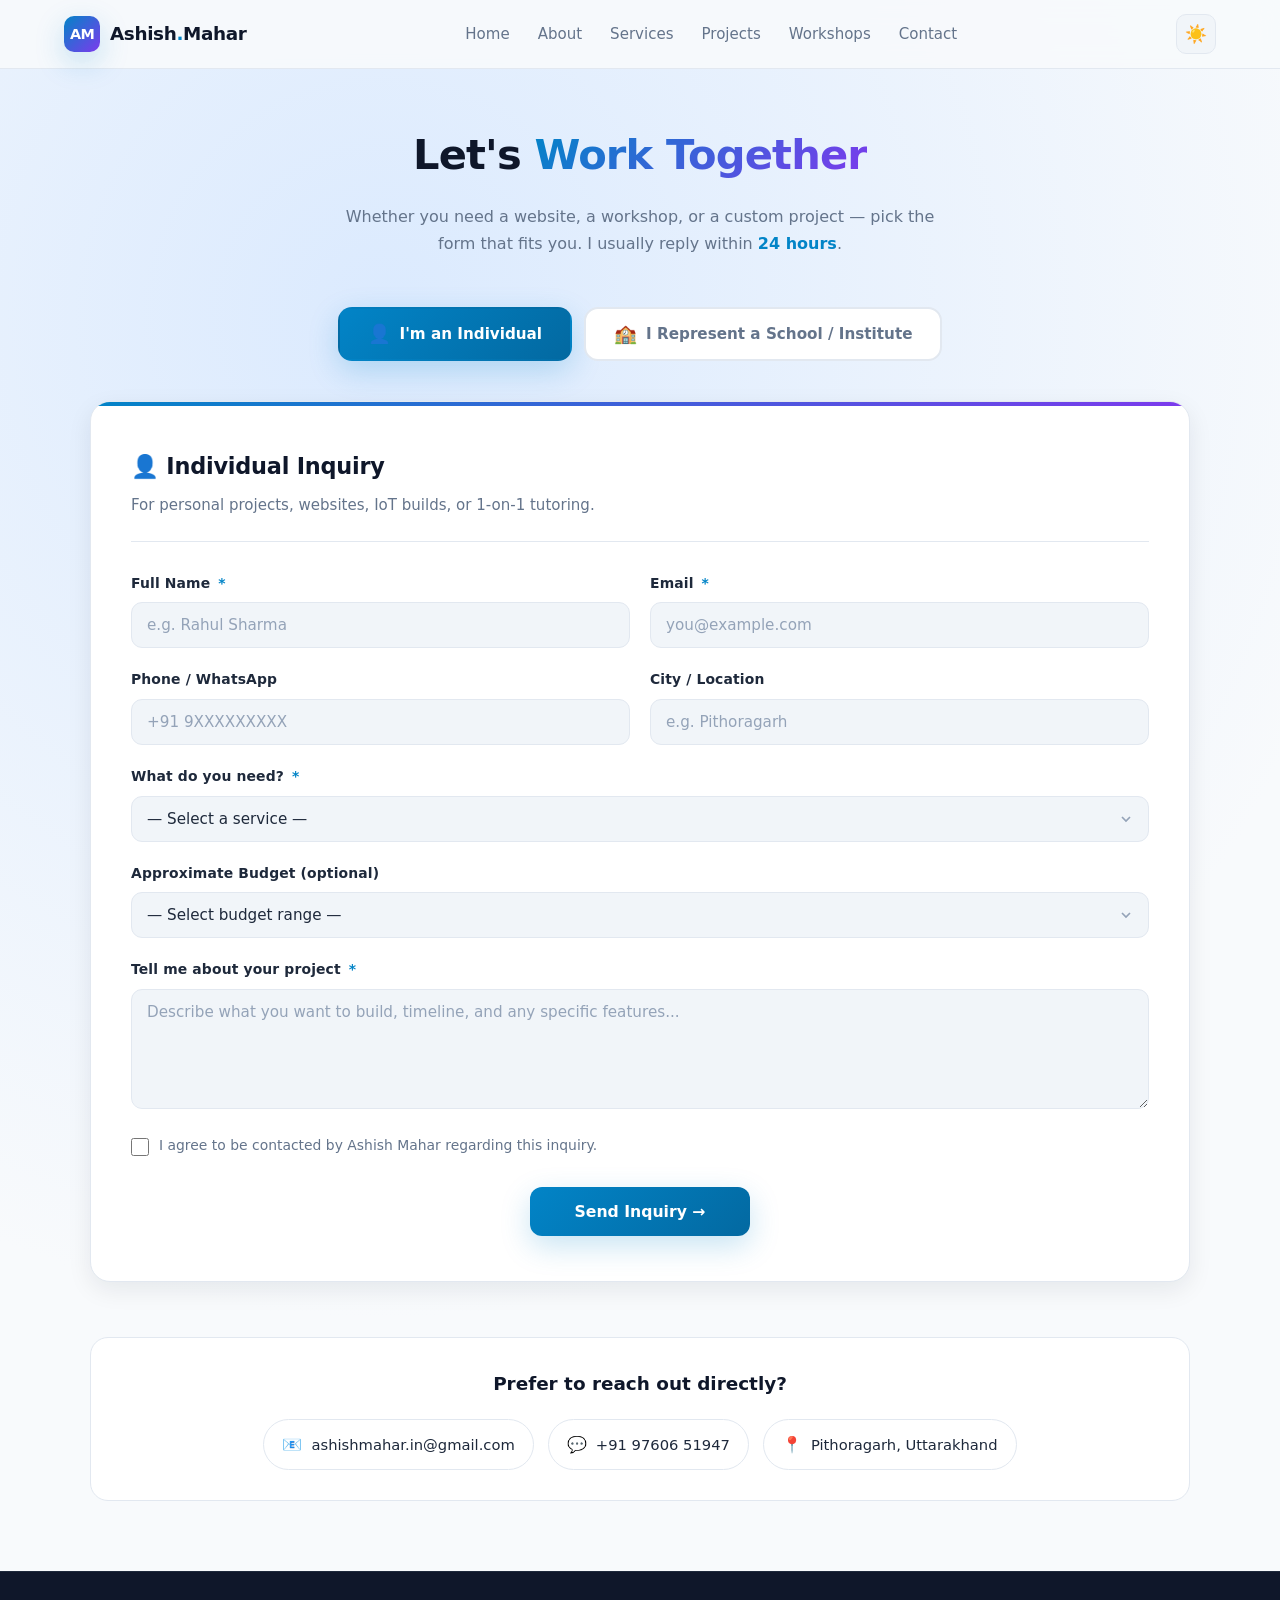
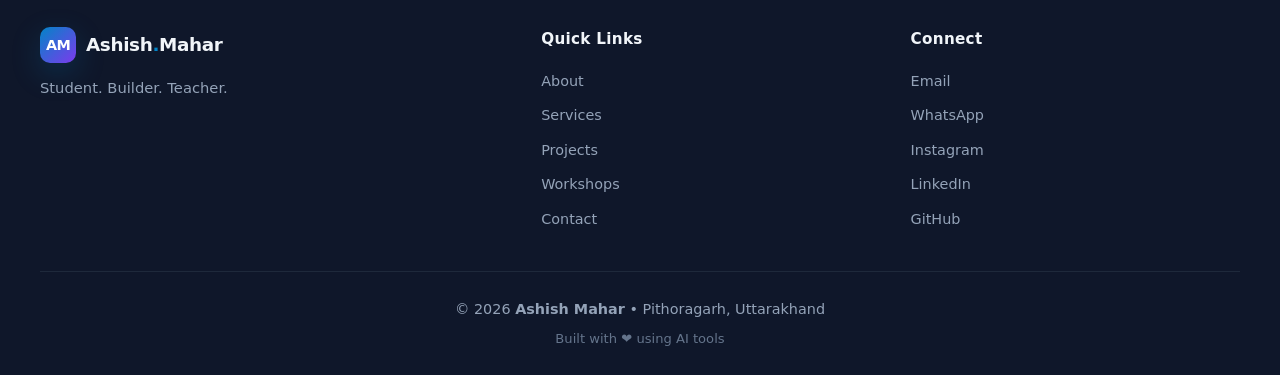
==== form.html @ cee3845d "Add files via upload" ====
<!DOCTYPE html>
<html lang="en">
<head>
  <meta charset="UTF-8" />
  <meta name="viewport" content="width=device-width, initial-scale=1.0"/>
  <meta name="description" content="Contact Ashish Mahar — for AI website development, robotics workshops, IoT projects, or cyber security awareness training."/>
  <title>Contact | Ashish Mahar</title>
  <link rel="stylesheet" href="style.css"/>
  <link rel="icon" href="data:image/svg+xml,<svg xmlns='http://www.w3.org/2000/svg' viewBox='0 0 100 100'><text y='.9em' font-size='90'>⚡</text></svg>"/>

  <!-- Auto theme (same as index) -->
  <script>
    (function() {
      const saved = localStorage.getItem('ashish-portfolio-theme');
      const prefersLight = window.matchMedia('(prefers-color-scheme: light)').matches;
      const theme = saved || (prefersLight ? 'light' : 'dark');
      document.documentElement.setAttribute('data-theme', theme);
    })();
  </script>

  <!-- Form-specific styles
  <style>
    .form-page {
      padding: 120px 24px 70px;
      min-height: 100vh;
      background: var(--hero-bg);
      transition: background 0.4s ease;
    }

    .form-page-container {
      max-width: 1100px;
      margin: 0 auto;
    }

    .page-title {
      text-align: center;
      font-size: clamp(1.9rem, 4.5vw, 2.6rem);
      font-weight: 800;
      color: var(--heading);
      letter-spacing: -0.02em;
      margin-bottom: 12px;
    }

    .page-title span {
      background: var(--gradient);
      -webkit-background-clip: text;
      -webkit-text-fill-color: transparent;
      background-clip: text;
    }

    .page-sub {
      text-align: center;
      color: var(--text-muted);
      max-width: 620px;
      margin: 0 auto 50px;
      font-size: 1rem;
    }

    /* Tabs */
    .form-tabs {
      display: flex;
      gap: 12px;
      justify-content: center;
      margin-bottom: 40px;
      flex-wrap: wrap;
    }

    .form-tab {
      background: var(--bg-card);
      border: 2px solid var(--border);
      color: var(--text-muted);
      padding: 14px 28px;
      border-radius: 14px;
      font-size: 0.95rem;
      font-weight: 600;
      cursor: pointer;
      font-family: inherit;
      transition: 0.3s;
      display: inline-flex;
      align-items: center;
      gap: 9px;
    }

    .form-tab:hover {
      border-color: var(--accent);
      color: var(--accent);
      transform: translateY(-2px);
    }

    .form-tab.active {
      background: var(--gradient-btn);
      color: #fff;
      border-color: transparent;
      box-shadow: var(--shadow-glow);
    }

    .form-tab .tab-icon { font-size: 1.15rem; }

    /* Form wrapper */
    .form-wrapper {
      background: var(--bg-card);
      border: 1px solid var(--border);
      border-radius: 20px;
      padding: 45px 40px;
      box-shadow: var(--shadow-card);
      position: relative;
      overflow: hidden;
    }

    .form-wrapper::before {
      content: '';
      position: absolute;
      top: 0; left: 0; right: 0;
      height: 4px;
      background: var(--gradient);
    }

    .form-head {
      margin-bottom: 30px;
      padding-bottom: 22px;
      border-bottom: 1px solid var(--border);
    }

    .form-head h2 {
      color: var(--heading);
      font-size: 1.4rem;
      font-weight: 700;
      letter-spacing: -0.01em;
      margin-bottom: 8px;
    }

    .form-head p {
      color: var(--text-muted);
      font-size: 0.94rem;
    }

    .form-section { display: none; }
    .form-section.active {
      display: block;
      animation: fadeIn 0.4s ease;
    }

    @keyframes fadeIn {
      from { opacity: 0; transform: translateY(10px); }
      to { opacity: 1; transform: translateY(0); }
    }

    /* Grid layout for form fields */
    .form-grid {
      display: grid;
      grid-template-columns: 1fr 1fr;
      gap: 20px;
    }

    .form-grid .full { grid-column: 1 / -1; }

    .form-group {
      display: flex;
      flex-direction: column;
      gap: 7px;
    }

    .form-group label {
      font-size: 0.87rem;
      font-weight: 600;
      color: var(--text);
      letter-spacing: 0.01em;
    }

    .form-group label .req {
      color: var(--accent);
      margin-left: 3px;
    }

    .form-group input,
    .form-group select,
    .form-group textarea {
      background: var(--bg-elevated);
      border: 1px solid var(--border);
      color: var(--text);
      padding: 13px 15px;
      border-radius: 11px;
      font-family: inherit;
      font-size: 0.95rem;
      transition: 0.25s;
      width: 100%;
    }

    .form-group input::placeholder,
    .form-group textarea::placeholder {
      color: var(--text-dim);
    }

    .form-group input:focus,
    .form-group select:focus,
    .form-group textarea:focus {
      outline: none;
      border-color: var(--accent);
      background: var(--bg-card);
      box-shadow: 0 0 0 4px var(--accent-glow);
    }

    .form-group textarea {
      resize: vertical;
      min-height: 120px;
      font-family: inherit;
    }

    .form-group select {
      cursor: pointer;
      appearance: none;
      background-image: url("data:image/svg+xml,%3Csvg xmlns='http://www.w3.org/2000/svg' viewBox='0 0 24 24' fill='none' stroke='%2394a3b8' stroke-width='2.5'%3E%3Cpath d='m6 9 6 6 6-6'/%3E%3C/svg%3E");
      background-repeat: no-repeat;
      background-position: right 14px center;
      background-size: 16px;
      padding-right: 42px;
    }

    .form-group select option {
      background: var(--bg-card);
      color: var(--text);
    }

    /* Checkbox row */
    .checkbox-row {
      display: flex;
      align-items: flex-start;
      gap: 10px;
      grid-column: 1 / -1;
      margin-top: 6px;
    }

    .checkbox-row input[type="checkbox"] {
      width: 18px;
      height: 18px;
      margin-top: 3px;
      accent-color: var(--accent);
      cursor: pointer;
      flex-shrink: 0;
    }

    .checkbox-row label {
      font-size: 0.87rem;
      color: var(--text-muted);
      font-weight: 400;
      cursor: pointer;
      line-height: 1.55;
    }

    .submit-row {
      margin-top: 30px;
      display: flex;
      justify-content: center;
    }

    .submit-row .btn {
      min-width: 220px;
      padding: 15px 34px;
      font-size: 0.98rem;
    }

    /* Success / info message */
    .form-note {
      margin-top: 26px;
      padding: 16px 20px;
      border-radius: 12px;
      background: var(--accent-glow);
      border: 1px solid var(--accent);
      color: var(--text);
      font-size: 0.9rem;
      text-align: center;
    }
    .form-note strong { color: var(--accent); }

    /* Quick contact strip below forms */
    .quick-contact-strip {
      margin-top: 55px;
      padding: 30px 24px;
      background: var(--bg-card);
      border: 1px solid var(--border);
      border-radius: 18px;
      text-align: center;
    }

    .quick-contact-strip h3 {
      color: var(--heading);
      margin-bottom: 20px;
      font-size: 1.15rem;
      font-weight: 700;
    }

    .quick-contact-strip .quick-contact {
      margin-top: 0;
    }

    /* Responsive */
    @media (max-width: 700px) {
      .form-page { padding: 100px 18px 50px; }
      .form-wrapper { padding: 32px 22px; }
      .form-grid { grid-template-columns: 1fr; gap: 16px; }
      .form-tab { padding: 12px 20px; font-size: 0.88rem; }
      .form-tab .tab-icon { font-size: 1rem; }
      .submit-row .btn { width: 100%; }
    }
  </style> -->
</head>
<body>

<!-- ═══════════════ NAVBAR ═══════════════ -->
<nav class="navbar">
  <div class="nav-container">
    <a href="index.html" class="logo">
      <span class="logo-mark">AM</span>
      <span class="logo-text">Ashish<span class="dot">.</span>Mahar</span>
    </a>

    <ul class="nav-links" id="navLinks">
      <li><a href="index.html#home">Home</a></li>
      <li><a href="index.html#about">About</a></li>
      <li><a href="index.html#services">Services</a></li>
      <li><a href="index.html#projects">Projects</a></li>
      <li><a href="index.html#workshops">Workshops</a></li>
      <li><a href="form.html" class="active-link">Contact</a></li>
    </ul>

    <div class="nav-actions">
      <button class="theme-toggle" id="themeToggle" aria-label="Toggle theme">
        <span class="icon-sun">☀️</span>
        <span class="icon-moon">🌙</span>
      </button>
      <div class="hamburger" id="hamburger">
        <span></span><span></span><span></span>
      </div>
    </div>
  </div>
</nav>

<!-- ═══════════════ FORM PAGE ═══════════════ -->
<main class="form-page">
  <div class="form-page-container">

    <h1 class="page-title">Let's <span>Work Together</span></h1>
    <p class="page-sub">
      Whether you need a website, a workshop, or a custom project — pick the form that fits you.
      I usually reply within <strong style="color:var(--accent)">24 hours</strong>.
    </p>

    <!-- Tabs -->
    <div class="form-tabs">
      <button class="form-tab active" data-target="individual">
        <span class="tab-icon">👤</span>
        I'm an Individual
      </button>
      <button class="form-tab" data-target="school">
        <span class="tab-icon">🏫</span>
        I Represent a School / Institute
      </button>
    </div>

    <!-- ════ FORM WRAPPER ════ -->
    <div class="form-wrapper">

      <!-- ═══════════════════════════════════════════
           FORM 1 — INDIVIDUAL CLIENT
           Netlify form name: "individual"
           ═══════════════════════════════════════════ -->
      <section class="form-section active" id="individual">

        <div class="form-head">
          <h2>👤 Individual Inquiry</h2>
          <p>For personal projects, websites, IoT builds, or 1-on-1 tutoring.</p>
        </div>

        <form
          name="individual"
          method="POST"
          data-netlify="true"
          netlify-honeypot="bot-field"
          action="/form.html?success=individual"
        >
          <!-- Required by Netlify -->
          <input type="hidden" name="form-name" value="individual"/>
          <p style="display:none">
            <label>Don't fill this out: <input name="bot-field"/></label>
          </p>

          <div class="form-grid">
            <div class="form-group">
              <label for="ind-name">Full Name <span class="req">*</span></label>
              <input type="text" id="ind-name" name="name" placeholder="e.g. Rahul Sharma" required/>
            </div>

            <div class="form-group">
              <label for="ind-email">Email <span class="req">*</span></label>
              <input type="email" id="ind-email" name="email" placeholder="you@example.com" required/>
            </div>

            <div class="form-group">
              <label for="ind-phone">Phone / WhatsApp</label>
              <input type="tel" id="ind-phone" name="phone" placeholder="+91 9XXXXXXXXX"/>
            </div>

            <div class="form-group">
              <label for="ind-city">City / Location</label>
              <input type="text" id="ind-city" name="city" placeholder="e.g. Pithoragarh"/>
            </div>

            <div class="form-group full">
              <label for="ind-service">What do you need? <span class="req">*</span></label>
              <select id="ind-service" name="service" required>
                <option value="">— Select a service —</option>
                <option>AI Website Development</option>
                <option>IoT Project (Arduino / NodeMCU)</option>
                <option>Python Automation / Bot</option>
                <option>Cyber Security Consultation</option>
                <option>1-on-1 Tutoring</option>
                <option>Other (mention below)</option>
              </select>
            </div>

            <div class="form-group full">
              <label for="ind-budget">Approximate Budget (optional)</label>
              <select id="ind-budget" name="budget">
                <option value="">— Select budget range —</option>
                <option>Below ₹2,000</option>
                <option>₹2,000 – ₹5,000</option>
                <option>₹5,000 – ₹15,000</option>
                <option>₹15,000 – ₹50,000</option>
                <option>Above ₹50,000</option>
                <option>Not sure — need guidance</option>
              </select>
            </div>

            <div class="form-group full">
              <label for="ind-message">Tell me about your project <span class="req">*</span></label>
              <textarea
                id="ind-message"
                name="message"
                placeholder="Describe what you want to build, timeline, and any specific features..."
                required
              ></textarea>
            </div>

            <div class="checkbox-row">
              <input type="checkbox" id="ind-consent" name="consent" required/>
              <label for="ind-consent">
                I agree to be contacted by Ashish Mahar regarding this inquiry.
              </label>
            </div>
          </div>

          <div class="submit-row">
            <button type="submit" class="btn primary">Send Inquiry →</button>
          </div>
        </form>
      </section>

      <!-- ═══════════════════════════════════════════
           FORM 2 — SCHOOL / INSTITUTE
           Netlify form name: "school"
           ═══════════════════════════════════════════ -->
      <section class="form-section" id="school">

        <div class="form-head">
          <h2>🏫 School / Institute Inquiry</h2>
          <p>For booking robotics, cyber security, or AI workshops at your school.</p>
        </div>

        <form
          name="school"
          method="POST"
          data-netlify="true"
          netlify-honeypot="bot-field"
          action="/form.html?success=school"
        >
          <input type="hidden" name="form-name" value="school"/>
          <p style="display:none">
            <label>Don't fill this out: <input name="bot-field"/></label>
          </p>

          <div class="form-grid">
            <div class="form-group">
              <label for="sch-name">Your Full Name <span class="req">*</span></label>
              <input type="text" id="sch-name" name="contact_person" placeholder="e.g. Mrs. Sharma" required/>
            </div>

            <div class="form-group">
              <label for="sch-role">Your Role <span class="req">*</span></label>
              <select id="sch-role" name="role" required>
                <option value="">— Select —</option>
                <option>Principal</option>
                <option>Vice Principal</option>
                <option>Teacher</option>
                <option>Coordinator</option>
                <option>Trustee / Management</option>
                <option>Other</option>
              </select>
            </div>

            <div class="form-group full">
              <label for="sch-school">School / Institute Name <span class="req">*</span></label>
              <input type="text" id="sch-school" name="school_name" placeholder="e.g. Himalaya Public School" required/>
            </div>

            <div class="form-group">
              <label for="sch-email">Official Email <span class="req">*</span></label>
              <input type="email" id="sch-email" name="email" placeholder="school@example.com" required/>
            </div>

            <div class="form-group">
              <label for="sch-phone">Phone / WhatsApp <span class="req">*</span></label>
              <input type="tel" id="sch-phone" name="phone" placeholder="+91 9XXXXXXXXX" required/>
            </div>

            <div class="form-group full">
              <label for="sch-address">School Address / City <span class="req">*</span></label>
              <input type="text" id="sch-address" name="address" placeholder="e.g. Pithoragarh, Uttarakhand" required/>
            </div>

            <div class="form-group">
              <label for="sch-topic">Workshop Topic <span class="req">*</span></label>
              <select id="sch-topic" name="topic" required>
                <option value="">— Select a topic —</option>
                <option>Robotics with Arduino</option>
                <option>IoT & Smart Devices (NodeMCU)</option>
                <option>Cyber Safety & Phishing Awareness</option>
                <option>Python Programming Basics</option>
                <option>AI Tools for Students</option>
                <option>Multiple / Full STEM Workshop</option>
                <option>Other (mention below)</option>
              </select>
            </div>

            <div class="form-group">
              <label for="sch-students">Number of Students <span class="req">*</span></label>
              <input type="number" id="sch-students" name="students" placeholder="e.g. 60" min="1" required/>
            </div>

            <div class="form-group">
              <label for="sch-class">Class / Grade Range</label>
              <input type="text" id="sch-class" name="class_range" placeholder="e.g. Class 8–10"/>
            </div>

            <div class="form-group">
              <label for="sch-date">Preferred Date</label>
              <input type="date" id="sch-date" name="preferred_date"/>
            </div>

            <div class="form-group full">
              <label for="sch-message">Additional Details</label>
              <textarea
                id="sch-message"
                name="message"
                placeholder="Duration needed, budget, special requirements, etc."
              ></textarea>
            </div>

            <div class="checkbox-row">
              <input type="checkbox" id="sch-consent" name="consent" required/>
              <label for="sch-consent">
                I confirm I'm authorized to book a workshop on behalf of this school/institute.
              </label>
            </div>
          </div>

          <div class="submit-row">
            <button type="submit" class="btn primary">Book Workshop →</button>
          </div>
        </form>
      </section>

    </div><!-- /form-wrapper -->

    <!-- Quick contact strip -->
    <div class="quick-contact-strip">
      <h3>Prefer to reach out directly?</h3>
      <div class="quick-contact">
        <a href="mailto:ashishmahar.in@gmail.com" class="quick-item">
          <span>📧</span> ashishmahar.in@gmail.com
        </a>
        <a href="https://wa.me/919760651947" class="quick-item" target="_blank">
          <span>💬</span> +91 97606 51947
        </a>
        <span class="quick-item">
          <span>📍</span> Pithoragarh, Uttarakhand
        </span>
      </div>
    </div>

  </div>
</main>

<!-- ═══════════════ FOOTER ═══════════════ -->
<footer>
  <div class="footer-content">
    <div class="footer-brand">
      <div class="logo">
        <span class="logo-mark">AM</span>
        <span class="logo-text">Ashish<span class="dot">.</span>Mahar</span>
      </div>
      <p>Student. Builder. Teacher.</p>
    </div>

    <div class="footer-links">
      <h4>Quick Links</h4>
      <a href="index.html#about">About</a>
      <a href="index.html#services">Services</a>
      <a href="index.html#projects">Projects</a>
      <a href="index.html#workshops">Workshops</a>
      <a href="form.html">Contact</a>
    </div>

    <div class="footer-links">
      <h4>Connect</h4>
      <a href="mailto:ashishmahar.in@gmail.com">Email</a>
      <a href="https://wa.me/919760651947" target="_blank">WhatsApp</a>
      <a href="https://www.instagram.com/" target="_blank">Instagram</a>
      <a href="https://www.linkedin.com/" target="_blank">LinkedIn</a>
      <a href="https://github.com/" target="_blank">GitHub</a>
    </div>
  </div>

  <div class="footer-bottom">
    <p>© <span id="year"></span> <strong>Ashish Mahar</strong> • Pithoragarh, Uttarakhand</p>
    <p class="small">Built with ❤️ using AI tools</p>
  </div>
</footer>

<a href="#" class="back-top" id="backTop" aria-label="Back to top">↑</a>

<!-- Scripts -->
<script src="theme.js"></script>
<script src="script.js"></script>

<!-- Form page script -->
<script>
  /* ─── TAB SWITCHING ─── */
  const tabs = document.querySelectorAll('.form-tab');
  const sections = document.querySelectorAll('.form-section');

  function switchTab(target) {
    tabs.forEach(t => t.classList.toggle('active', t.dataset.target === target));
    sections.forEach(s => s.classList.toggle('active', s.id === target));

    // Update URL hash without jump
    history.replaceState(null, '', '#' + target);

    // Smooth scroll to form
    const wrapper = document.querySelector('.form-wrapper');
    if (wrapper) {
      const top = wrapper.getBoundingClientRect().top + window.scrollY - 100;
      window.scrollTo({ top, behavior: 'smooth' });
    }
  }

  tabs.forEach(tab => {
    tab.addEventListener('click', () => switchTab(tab.dataset.target));
  });

  /* ─── OPEN CORRECT TAB FROM URL HASH ─── */
  (function openFromHash() {
    const hash = window.location.hash.replace('#', '');
    if (hash === 'school' || hash === 'individual') {
      switchTab(hash);
    }
  })();

  /* ─── SHOW SUCCESS MESSAGE AFTER NETLIFY REDIRECT ─── */
  (function showSuccess() {
    const params = new URLSearchParams(window.location.search);
    const success = params.get('success');
    if (!success) return;

    const msg = success === 'school'
      ? '🏫 Thank you! Your workshop booking request has been received. I\'ll reply within 24 hours.'
      : '✅ Thank you! Your inquiry has been received. I\'ll get back to you within 24 hours.';

    const note = document.createElement('div');
    note.className = 'form-note';
    note.innerHTML = '<strong>Message Sent Successfully!</strong><br/>' + msg;
    document.querySelector('.form-tabs').after(note);

    // Auto-switch to correct tab (in case of refresh)
    switchTab(success);
  })();
</script>

</body>
</html>
---- style.css ----
/* ═══════════════════════════════════════════════════════════
   ASHISH MAHAR — PORTFOLIO STYLESHEET (FINAL v2)
   Theme: Dark + Light (auto + manual toggle) — FULLY POLISHED
   ═══════════════════════════════════════════════════════════ */

/* ─── CSS VARIABLES — DARK THEME (default) ─── */
:root,
[data-theme="dark"] {
  --bg:            #0a0e1a;
  --bg-alt:        #0d1424;
  --bg-card:       #131b2e;
  --bg-elevated:   #1a2438;
  --border:        #1e293b;
  --border-hover:  #38bdf8;

  --text:          #e2e8f0;
  --text-muted:    #94a3b8;
  --text-dim:      #64748b;
  --heading:       #f1f5f9;

  --accent:        #38bdf8;
  --accent-2:      #a78bfa;
  --accent-glow:   rgba(56, 189, 248, 0.35);

  --gradient:      linear-gradient(135deg, #38bdf8, #a78bfa);
  --gradient-btn:  linear-gradient(135deg, #38bdf8, #0ea5e9);

  --shadow-card:   0 15px 35px rgba(0, 0, 0, 0.4);
  --shadow-glow:   0 10px 30px rgba(56, 189, 248, 0.25);

  --navbar-bg:     rgba(10, 14, 26, 0.85);
  --footer-bg:     #060912;
  --hero-bg:       radial-gradient(circle at 30% 20%, #1e293b 0%, #0a0e1a 60%);
}

/* ─── LIGHT THEME — FULLY POLISHED ─── */
[data-theme="light"] {
  --bg:            #f8fafc;
  --bg-alt:        #eef2f7;
  --bg-card:       #ffffff;
  --bg-elevated:   #f1f5f9;
  --border:        #e2e8f0;
  --border-hover:  #0ea5e9;

  --text:          #1e293b;
  --text-muted:    #64748b;
  --text-dim:      #94a3b8;
  --heading:       #0f172a;

  --accent:        #0284c7;
  --accent-2:      #7c3aed;
  --accent-glow:   rgba(2, 132, 199, 0.22);

  --gradient:      linear-gradient(135deg, #0284c7, #7c3aed);
  --gradient-btn:  linear-gradient(135deg, #0284c7, #0369a1);

  --shadow-card:   0 8px 25px rgba(15, 23, 42, 0.08);
  --shadow-glow:   0 10px 30px rgba(2, 132, 199, 0.22);

  --navbar-bg:     rgba(248, 250, 252, 0.9);
  --footer-bg:     #0f172a;
  --hero-bg:       radial-gradient(circle at 30% 20%, #dbeafe 0%, #f8fafc 65%);
}

/* ─── BASE RESET ─── */
* { margin: 0; padding: 0; box-sizing: border-box; }
html { scroll-behavior: smooth; scroll-padding-top: 80px; }

body {
  font-family: 'Inter', 'Segoe UI', system-ui, -apple-system, sans-serif;
  background: var(--bg);
  color: var(--text);
  line-height: 1.7;
  overflow-x: hidden;
  transition: background 0.4s ease, color 0.4s ease;
}

img { max-width: 100%; display: block; }
a { color: var(--accent); text-decoration: none; transition: 0.25s; }
a:hover { opacity: 0.85; }

::selection { background: var(--accent); color: #ffffff; }

::-webkit-scrollbar { width: 10px; }
::-webkit-scrollbar-track { background: var(--bg-alt); }
::-webkit-scrollbar-thumb {
  background: var(--gradient);
  border-radius: 5px;
}

/* ═══════════════ NAVBAR ═══════════════ */
.navbar {
  position: fixed;
  top: 0; left: 0; right: 0;
  background: var(--navbar-bg);
  backdrop-filter: blur(14px);
  -webkit-backdrop-filter: blur(14px);
  border-bottom: 1px solid var(--border);
  z-index: 1000;
  transition: background 0.4s ease, border-color 0.4s ease, box-shadow 0.3s;
}

.nav-container {
  max-width: 1200px;
  margin: 0 auto;
  padding: 14px 24px;
  display: flex;
  justify-content: space-between;
  align-items: center;
  gap: 20px;
}

.logo {
  display: flex;
  align-items: center;
  gap: 10px;
  text-decoration: none;
  color: var(--heading);
  font-weight: 800;
  font-size: 1.15rem;
  letter-spacing: -0.02em;
}

.logo-img {
  width: 36px;
  height: 36px;
  border-radius: 10px;
  display: block;
  box-shadow: 0 0 20px rgba(56, 189, 248, 0.35);
  transition: 0.35s cubic-bezier(0.4, 0, 0.2, 1);
  flex-shrink: 0;
}
.logo:hover .logo-img {
  transform: rotate(-8deg) scale(1.1);
  box-shadow: 0 0 28px rgba(56, 189, 248, 0.6);
}
[data-theme="light"] .logo-img {
  box-shadow: 0 4px 14px rgba(2, 132, 199, 0.25);
}
[data-theme="light"] .logo:hover .logo-img {
  box-shadow: 0 6px 20px rgba(2, 132, 199, 0.4);
}

.logo-text .dot { color: var(--accent); }

.logo-mark {
  display: inline-flex;
  align-items: center;
  justify-content: center;
  width: 36px; height: 36px;
  background: var(--gradient);
  color: #fff;
  font-weight: 900;
  font-size: 0.9rem;
  border-radius: 10px;
  letter-spacing: -0.05em;
  box-shadow: var(--shadow-glow);
}

.nav-links {
  display: flex;
  gap: 28px;
  list-style: none;
}

.nav-links a {
  color: var(--text-muted);
  font-size: 0.94rem;
  font-weight: 500;
  position: relative;
  padding: 4px 0;
}

.nav-links a::after {
  content: '';
  position: absolute;
  bottom: 0; left: 0;
  width: 0; height: 2px;
  background: var(--gradient);
  border-radius: 2px;
  transition: width 0.3s ease;
}
.nav-links a:hover { color: var(--accent); }
.nav-links a:hover::after { width: 100%; }

.nav-actions {
  display: flex;
  align-items: center;
  gap: 14px;
}

.theme-toggle {
  background: var(--bg-elevated);
  border: 1px solid var(--border);
  width: 40px; height: 40px;
  border-radius: 10px;
  cursor: pointer;
  display: inline-flex;
  align-items: center;
  justify-content: center;
  font-size: 1.1rem;
  color: var(--text);
  transition: 0.3s;
  position: relative;
  overflow: hidden;
}
.theme-toggle:hover {
  border-color: var(--accent);
  transform: scale(1.05);
}
.theme-toggle .icon-sun,
.theme-toggle .icon-moon {
  position: absolute;
  transition: 0.4s ease;
}
[data-theme="dark"] .icon-sun  { transform: translateY(-40px); opacity: 0; }
[data-theme="dark"] .icon-moon { transform: translateY(0);     opacity: 1; }
[data-theme="light"] .icon-sun { transform: translateY(0);     opacity: 1; }
[data-theme="light"] .icon-moon{ transform: translateY(40px);  opacity: 0; }

.hamburger {
  display: none;
  flex-direction: column;
  gap: 5px;
  cursor: pointer;
  padding: 8px;
}
.hamburger span {
  width: 24px; height: 2.5px;
  background: var(--accent);
  border-radius: 3px;
  transition: 0.3s;
}
.hamburger.active span:nth-child(1) { transform: translateY(7.5px) rotate(45deg); }
.hamburger.active span:nth-child(2) { opacity: 0; }
.hamburger.active span:nth-child(3) { transform: translateY(-7.5px) rotate(-45deg); }

/* ═══════════════ HERO ═══════════════ */
.hero {
  min-height: 100vh;
  padding: 130px 24px 80px;
  background: var(--hero-bg);
  display: flex;
  align-items: center;
  position: relative;
  overflow: hidden;
  transition: background 0.4s ease;
}

.hero::before {
  content: '';
  position: absolute;
  inset: 0;
  background-image:
    radial-gradient(circle at 20% 30%, var(--accent-glow) 0%, transparent 40%),
    radial-gradient(circle at 80% 70%, rgba(167, 139, 250, 0.15) 0%, transparent 40%);
  pointer-events: none;
}

.hero-container {
  max-width: 1200px;
  margin: 0 auto;
  width: 100%;
  display: grid;
  grid-template-columns: 1.2fr 1fr;
  gap: 60px;
  align-items: center;
  position: relative;
  z-index: 1;
}

.greet {
  color: var(--accent);
  font-size: 1rem;
  font-weight: 600;
  margin-bottom: 8px;
  letter-spacing: 0.02em;
}

.hero-name {
  font-size: clamp(2.2rem, 5.5vw, 3.8rem);
  font-weight: 900;
  line-height: 1.1;
  letter-spacing: -0.03em;
  background: var(--gradient);
  -webkit-background-clip: text;
  -webkit-text-fill-color: transparent;
  background-clip: text;
  margin-bottom: 14px;
}

.typed-line {
  font-size: clamp(1.05rem, 2.4vw, 1.5rem);
  color: var(--text-muted);
  font-weight: 500;
  height: 2rem;
  margin-bottom: 22px;
}
#typed {
  color: var(--accent);
  border-right: 2px solid var(--accent);
  padding-right: 3px;
  animation: blink 0.9s infinite;
}
@keyframes blink { 50% { border-color: transparent; } }

.hero-desc {
  color: var(--text-muted);
  font-size: 1.02rem;
  max-width: 620px;
  margin-bottom: 30px;
}
.hero-desc strong { color: var(--text); font-weight: 600; }

.hero-btns {
  display: flex;
  gap: 14px;
  flex-wrap: wrap;
  margin-bottom: 30px;
}

.btn {
  display: inline-flex;
  align-items: center;
  justify-content: center;
  gap: 8px;
  padding: 13px 28px;
  border-radius: 12px;
  font-weight: 600;
  font-size: 0.94rem;
  cursor: pointer;
  border: none;
  font-family: inherit;
  text-decoration: none;
  transition: 0.3s cubic-bezier(0.4, 0, 0.2, 1);
}

.btn.primary {
  background: var(--gradient-btn);
  color: #ffffff;
  box-shadow: var(--shadow-glow);
}
.btn.primary:hover {
  transform: translateY(-3px);
  box-shadow: 0 15px 35px var(--accent-glow);
  opacity: 1;
}

.btn.secondary {
  background: transparent;
  color: var(--accent);
  border: 2px solid var(--accent);
}
.btn.secondary:hover {
  background: var(--accent);
  color: #ffffff;
  transform: translateY(-3px);
  opacity: 1;
}

.socials {
  display: flex;
  gap: 12px;
  flex-wrap: wrap;
}
.socials a {
  width: 42px; height: 42px;
  display: inline-flex;
  align-items: center;
  justify-content: center;
  background: var(--bg-elevated);
  border: 1px solid var(--border);
  border-radius: 10px;
  color: var(--text-muted);
  transition: 0.3s;
}
.socials a svg { width: 20px; height: 20px; }
.socials a:hover {
  color: var(--accent);
  border-color: var(--accent);
  transform: translateY(-4px);
  box-shadow: var(--shadow-glow);
  opacity: 1;
}

.hero-photo {
  display: flex;
  justify-content: center;
  position: relative;
}

.photo-frame {
  width: 320px;
  height: 320px;
  border-radius: 30px;
  overflow: hidden;
  border: 3px solid transparent;
  background:
    linear-gradient(var(--bg-card), var(--bg-card)) padding-box,
    var(--gradient) border-box;
  position: relative;
  z-index: 2;
  animation: float 5s ease-in-out infinite;
  box-shadow: var(--shadow-card);
}

.photo-frame img {
  width: 100%;
  height: 100%;
  object-fit: cover;
  object-position: center;
}

.photo-glow {
  position: absolute;
  inset: 20px;
  background: var(--gradient);
  border-radius: 30px;
  filter: blur(50px);
  opacity: 0.35;
  z-index: 1;
}

@keyframes float {
  0%, 100% { transform: translateY(0); }
  50%      { transform: translateY(-15px); }
}

.scroll-down {
  position: absolute;
  bottom: 30px;
  left: 50%;
  transform: translateX(-50%);
  width: 26px; height: 42px;
  border: 2px solid var(--text-muted);
  border-radius: 14px;
  display: flex;
  justify-content: center;
  padding-top: 8px;
  opacity: 0.6;
  transition: 0.3s;
}
.scroll-down:hover { opacity: 1; border-color: var(--accent); }
.scroll-down span {
  width: 4px; height: 8px;
  background: var(--accent);
  border-radius: 4px;
  animation: scrolldot 1.6s ease-in-out infinite;
}
@keyframes scrolldot {
  0%   { transform: translateY(0); opacity: 1; }
  100% { transform: translateY(14px); opacity: 0; }
}

/* ═══════════════ STATS BAR ═══════════════ */
.stats-bar {
  background: var(--bg-alt);
  border-top: 1px solid var(--border);
  border-bottom: 1px solid var(--border);
  padding: 40px 24px;
  transition: background 0.4s ease;
}

.stats-container {
  max-width: 1100px;
  margin: 0 auto;
  display: grid;
  grid-template-columns: repeat(4, 1fr);
  gap: 24px;
  text-align: center;
}

.stat h3 {
  display: inline;
  font-size: clamp(1.6rem, 3.5vw, 2.4rem);
  font-weight: 900;
  background: var(--gradient);
  -webkit-background-clip: text;
  -webkit-text-fill-color: transparent;
  background-clip: text;
  letter-spacing: -0.02em;
}

.stat span {
  font-size: clamp(1.3rem, 3vw, 2rem);
  font-weight: 900;
  color: var(--accent);
}

.stat p {
  color: var(--text-muted);
  font-size: 0.85rem;
  text-transform: uppercase;
  letter-spacing: 0.08em;
  margin-top: 4px;
  font-weight: 600;
}

/* ═══════════════ SECTIONS ═══════════════ */
.section {
  padding: 90px 24px;
  max-width: 1200px;
  margin: 0 auto;
}
.section.alt {
  max-width: 100%;
  background: var(--bg-alt);
  transition: background 0.4s ease;
}
.section.alt > * {
  max-width: 1200px;
  margin-left: auto;
  margin-right: auto;
}

.section-title {
  font-size: clamp(1.7rem, 4vw, 2.4rem);
  font-weight: 800;
  color: var(--heading);
  text-align: center;
  margin-bottom: 18px;
  letter-spacing: -0.02em;
  position: relative;
}
.section-title::after {
  content: '';
  display: block;
  width: 55px; height: 4px;
  background: var(--gradient);
  border-radius: 3px;
  margin: 14px auto 0;
}

.section-sub {
  text-align: center;
  color: var(--text-muted);
  max-width: 620px;
  margin: 0 auto 45px;
  font-size: 1rem;
}
.section-sub strong { color: var(--accent); }

/* ═══════════════ ABOUT ═══════════════ */
.about-grid {
  display: grid;
  grid-template-columns: 1.1fr 1fr;
  gap: 50px;
  margin-top: 45px;
}

.about-text p {
  color: var(--text-muted);
  margin-bottom: 18px;
  font-size: 1rem;
}
.about-text strong { color: var(--text); font-weight: 600; }

.info-grid {
  display: grid;
  grid-template-columns: 1fr 1fr;
  gap: 12px;
  margin-top: 26px;
}
.info-grid > div {
  background: var(--bg-card);
  border: 1px solid var(--border);
  padding: 13px 16px;
  border-radius: 12px;
  font-size: 0.9rem;
  color: var(--text);
  display: flex;
  align-items: center;
  gap: 8px;
  transition: 0.3s;
}
.info-grid > div:hover {
  border-color: var(--accent);
  transform: translateY(-3px);
}
.info-grid .ico { font-size: 1.05rem; }

.skills-box {
  background: var(--bg-card);
  border: 1px solid var(--border);
  padding: 32px 28px;
  border-radius: 18px;
  box-shadow: var(--shadow-card);
  transition: background 0.4s ease;
}
.skills-box h3 {
  color: var(--heading);
  margin-bottom: 22px;
  font-size: 1.25rem;
  letter-spacing: -0.01em;
}

.skill { margin-bottom: 18px; }
.skill:last-child { margin-bottom: 0; }

.skill-head {
  display: flex;
  justify-content: space-between;
  align-items: center;
  margin-bottom: 7px;
  font-size: 0.9rem;
}
.skill-head span { color: var(--text); }
.skill-head b {
  color: var(--accent);
  font-size: 0.82rem;
  font-weight: 700;
}

.bar {
  height: 8px;
  background: var(--bg-elevated);
  border-radius: 10px;
  overflow: hidden;
  position: relative;
}
.bar i {
  display: block;
  height: 100%;
  width: 0;
  background: var(--gradient);
  border-radius: 10px;
  transition: width 1.4s cubic-bezier(0.25, 0.46, 0.45, 0.94);
}
.bar i.animate { width: var(--w); }

/* ═══════════════ CARDS ═══════════════ */
.cards {
  display: grid;
  gap: 22px;
  grid-template-columns: repeat(auto-fit, minmax(280px, 1fr));
  margin-top: 40px;
}

.card {
  background: var(--bg-card);
  border: 1px solid var(--border);
  border-radius: 18px;
  padding: 28px 24px;
  transition: 0.35s cubic-bezier(0.4, 0, 0.2, 1);
  position: relative;
  overflow: hidden;
}

.card::before {
  content: '';
  position: absolute;
  top: 0; left: 0;
  width: 100%; height: 3px;
  background: var(--gradient);
  transform: scaleX(0);
  transform-origin: left;
  transition: transform 0.4s ease;
}

.card:hover {
  transform: translateY(-8px);
  border-color: var(--border-hover);
  box-shadow: var(--shadow-card);
}
.card:hover::before { transform: scaleX(1); }

.card .icon {
  font-size: 2rem;
  margin-bottom: 14px;
  display: inline-block;
}

.card h3 {
  color: var(--heading);
  font-size: 1.1rem;
  font-weight: 700;
  margin-bottom: 10px;
  letter-spacing: -0.01em;
}

.card p {
  color: var(--text-muted);
  font-size: 0.92rem;
  line-height: 1.65;
}

.card.project { border-left: 3px solid var(--accent); }
.card.project .project-emoji {
  font-size: 1.8rem;
  margin-bottom: 10px;
  display: block;
}

.tag {
  display: inline-block;
  background: var(--accent-glow);
  color: var(--accent);
  font-size: 0.72rem;
  font-weight: 700;
  padding: 4px 11px;
  border-radius: 20px;
  margin-bottom: 10px;
  letter-spacing: 0.02em;
  text-transform: uppercase;
}

.more-projects {
  text-align: center;
  margin-top: 45px;
  color: var(--text-muted);
  font-size: 1rem;
}
.more-projects strong { color: var(--accent); }

/* ═══════════════ WORKSHOPS ═══════════════ */
.workshop-box {
  background: linear-gradient(135deg, var(--bg-card), var(--bg-elevated));
  border: 1px solid var(--accent);
  border-radius: 22px;
  padding: 50px 45px;
  margin-top: 40px;
  position: relative;
  overflow: hidden;
  box-shadow: var(--shadow-card);
  transition: background 0.4s ease;
}

.workshop-box::before {
  content: '';
  position: absolute;
  top: -50%; right: -50%;
  width: 300px; height: 300px;
  background: var(--gradient);
  opacity: 0.08;
  border-radius: 50%;
  filter: blur(60px);
}

.workshop-badge {
  display: inline-block;
  background: var(--accent-glow);
  color: var(--accent);
  font-size: 0.82rem;
  font-weight: 700;
  padding: 6px 14px;
  border-radius: 20px;
  margin-bottom: 18px;
  letter-spacing: 0.02em;
  position: relative;
  z-index: 1;
}

.workshop-text h3 {
  color: var(--heading);
  font-size: clamp(1.3rem, 3vw, 1.7rem);
  font-weight: 800;
  margin-bottom: 16px;
  letter-spacing: -0.02em;
  position: relative;
  z-index: 1;
}

.workshop-text > p {
  color: var(--text-muted);
  margin-bottom: 20px;
  max-width: 720px;
  position: relative;
  z-index: 1;
}

.workshop-list {
  list-style: none;
  display: grid;
  grid-template-columns: repeat(auto-fit, minmax(240px, 1fr));
  gap: 12px;
  margin: 24px 0;
  position: relative;
  z-index: 1;
}
.workshop-list li {
  background: var(--bg);
  border: 1px solid var(--border);
  padding: 12px 16px;
  border-radius: 12px;
  font-size: 0.94rem;
  color: var(--text);
  transition: 0.3s;
}
.workshop-list li:hover {
  border-color: var(--accent);
  transform: translateX(5px);
}

.workshop-meta {
  display: flex;
  flex-wrap: wrap;
  gap: 20px;
  margin: 24px 0;
  color: var(--text-muted);
  font-size: 0.9rem;
  position: relative;
  z-index: 1;
}
.workshop-meta b { color: var(--text); font-weight: 600; }

.workshop-text .btn {
  position: relative;
  z-index: 1;
}

/* ═══════════════ CTA / CONTACT ═══════════════ */
.cta-cards {
  display: grid;
  grid-template-columns: 1fr 1fr;
  gap: 24px;
  margin-top: 20px;
}

.cta-card {
  background: var(--bg-card);
  border: 1px solid var(--border);
  border-radius: 18px;
  padding: 36px 30px;
  text-decoration: none;
  transition: 0.35s;
  display: flex;
  flex-direction: column;
  position: relative;
  overflow: hidden;
}
.cta-card:hover {
  transform: translateY(-8px);
  border-color: var(--accent);
  box-shadow: var(--shadow-card), var(--shadow-glow);
  opacity: 1;
}

.cta-icon {
  font-size: 2.4rem;
  margin-bottom: 16px;
}

.cta-card h3 {
  color: var(--heading);
  font-size: 1.2rem;
  font-weight: 700;
  margin-bottom: 10px;
  letter-spacing: -0.01em;
}

.cta-card p {
  color: var(--text-muted);
  font-size: 0.94rem;
  margin-bottom: 20px;
  flex-grow: 1;
}

.cta-link {
  color: var(--accent);
  font-weight: 600;
  font-size: 0.94rem;
  display: inline-flex;
  align-items: center;
  gap: 6px;
  transition: 0.3s;
}
.cta-card:hover .cta-link { gap: 12px; }

.quick-contact {
  display: flex;
  flex-wrap: wrap;
  justify-content: center;
  gap: 14px;
  margin-top: 45px;
}

.quick-item {
  display: inline-flex;
  align-items: center;
  gap: 9px;
  background: var(--bg-card);
  border: 1px solid var(--border);
  padding: 11px 18px;
  border-radius: 30px;
  font-size: 0.92rem;
  color: var(--text);
  transition: 0.3s;
}
.quick-item:hover {
  border-color: var(--accent);
  color: var(--accent);
  transform: translateY(-3px);
  opacity: 1;
}
.quick-item span { font-size: 1rem; }

/* ═══════════════ FOOTER ═══════════════ */
footer {
  background: var(--footer-bg);
  color: #e2e8f0;
  padding: 55px 24px 25px;
  border-top: 1px solid #1e293b;
}

.footer-content {
  max-width: 1200px;
  margin: 0 auto;
  display: grid;
  grid-template-columns: 1.4fr 1fr 1fr;
  gap: 40px;
  margin-bottom: 40px;
}

.footer-brand .logo {
  margin-bottom: 12px;
  color: #f1f5f9;
}
.footer-brand .logo-text { color: #f1f5f9; }

.footer-brand p {
  color: #94a3b8;
  font-size: 0.92rem;
}

.footer-links {
  display: flex;
  flex-direction: column;
  gap: 10px;
}
.footer-links h4 {
  color: #f1f5f9;
  font-size: 0.95rem;
  font-weight: 700;
  margin-bottom: 6px;
  letter-spacing: 0.02em;
}
.footer-links a {
  color: #94a3b8;
  font-size: 0.9rem;
  transition: 0.25s;
}
.footer-links a:hover {
  color: var(--accent);
  transform: translateX(4px);
  opacity: 1;
}

.footer-bottom {
  max-width: 1200px;
  margin: 0 auto;
  padding-top: 25px;
  border-top: 1px solid #1e293b;
  text-align: center;
  color: #94a3b8;
  font-size: 0.9rem;
}
.footer-bottom .small {
  font-size: 0.82rem;
  color: #64748b;
  margin-top: 6px;
}

/* ═══════════════ BACK TO TOP ═══════════════ */
.back-top {
  position: fixed;
  bottom: 26px;
  right: 26px;
  width: 46px; height: 46px;
  border-radius: 50%;
  background: var(--gradient-btn);
  color: #fff;
  display: flex;
  align-items: center;
  justify-content: center;
  font-size: 1.3rem;
  font-weight: 700;
  box-shadow: var(--shadow-glow);
  opacity: 0;
  visibility: hidden;
  transform: translateY(20px);
  transition: 0.35s;
  z-index: 99;
}
.back-top.show {
  opacity: 1;
  visibility: visible;
  transform: translateY(0);
}
.back-top:hover {
  transform: translateY(-4px) scale(1.06);
  opacity: 1;
}

/* ═══════════════ SCROLL REVEAL ═══════════════ */
.reveal {
  opacity: 0;
  transform: translateY(30px);
  transition: opacity 0.8s ease, transform 0.8s ease;
}
.reveal.visible {
  opacity: 1;
  transform: translateY(0);
}

/* ═══════════════ RESPONSIVE ═══════════════ */
@media (max-width: 900px) {
  .hero-container {
    grid-template-columns: 1fr;
    text-align: center;
    gap: 45px;
  }
  .hero-text { order: 2; }
  .hero-photo { order: 1; }
  .hero-desc { margin-left: auto; margin-right: auto; }
  .hero-btns, .socials { justify-content: center; }
  .photo-frame { width: 260px; height: 260px; }
  .about-grid { grid-template-columns: 1fr; gap: 35px; }
  .footer-content { grid-template-columns: 1fr 1fr; }
}

@media (max-width: 720px) {
  .hamburger { display: flex; }

  .nav-links {
    position: absolute;
    top: 100%;
    left: 0; right: 0;
    flex-direction: column;
    background: var(--bg);
    border-bottom: 1px solid var(--border);
    gap: 0;
    max-height: 0;
    overflow: hidden;
    transition: max-height 0.4s ease;
  }
  .nav-links.open { max-height: 420px; }
  .nav-links li {
    padding: 14px 24px;
    border-top: 1px solid var(--border);
  }
  .nav-links a::after { display: none; }

  .stats-container {
    grid-template-columns: repeat(2, 1fr);
    gap: 30px 20px;
  }

  .section { padding: 65px 20px; }
  .info-grid { grid-template-columns: 1fr; }
  .cta-cards { grid-template-columns: 1fr; }
  .workshop-box { padding: 35px 22px; }
  .workshop-list { grid-template-columns: 1fr; }
  .footer-content { grid-template-columns: 1fr; gap: 30px; }
  .quick-contact { flex-direction: column; align-items: stretch; }
  .quick-item { justify-content: center; }
  .back-top { bottom: 18px; right: 18px; width: 42px; height: 42px; }
  .logo-text { font-size: 1rem; }
}

@media (max-width: 400px) {
  .hero-name { font-size: 2rem; }
  .photo-frame { width: 220px; height: 220px; }
  .btn { padding: 12px 22px; font-size: 0.9rem; }
}

/* ═══════════════ ACCESSIBILITY ═══════════════ */
@media (prefers-reduced-motion: reduce) {
  *, *::before, *::after {
    animation-duration: 0.01ms !important;
    transition-duration: 0.01ms !important;
  }
  html { scroll-behavior: auto; }
}

a:focus-visible,
button:focus-visible,
input:focus-visible,
textarea:focus-visible {
  outline: 2px solid var(--accent);
  outline-offset: 3px;
  border-radius: 6px;
}

/* ═══════════════════════════════════════════════════════════
   FORM PAGE STYLES (used in form.html)
   ═══════════════════════════════════════════════════════════ */
.form-page {
  padding: 120px 24px 70px;
  min-height: 100vh;
  background: var(--hero-bg);
  transition: background 0.4s ease;
}

.form-page-container {
  max-width: 1100px;
  margin: 0 auto;
}

.page-title {
  text-align: center;
  font-size: clamp(1.9rem, 4.5vw, 2.6rem);
  font-weight: 800;
  color: var(--heading);
  letter-spacing: -0.02em;
  margin-bottom: 12px;
}
.page-title span {
  background: var(--gradient);
  -webkit-background-clip: text;
  -webkit-text-fill-color: transparent;
  background-clip: text;
}

.page-sub {
  text-align: center;
  color: var(--text-muted);
  max-width: 620px;
  margin: 0 auto 50px;
  font-size: 1rem;
}
.page-sub strong { color: var(--accent); }

.form-tabs {
  display: flex;
  gap: 12px;
  justify-content: center;
  margin-bottom: 40px;
  flex-wrap: wrap;
}

.form-tab {
  background: var(--bg-card);
  border: 2px solid var(--border);
  color: var(--text-muted);
  padding: 14px 28px;
  border-radius: 14px;
  font-size: 0.95rem;
  font-weight: 600;
  cursor: pointer;
  font-family: inherit;
  transition: 0.3s;
  display: inline-flex;
  align-items: center;
  gap: 9px;
}
.form-tab:hover {
  border-color: var(--accent);
  color: var(--accent);
  transform: translateY(-2px);
}
.form-tab.active {
  background: var(--gradient-btn);
  color: #fff;
  border-color: transparent;
  box-shadow: var(--shadow-glow);
}
.form-tab .tab-icon { font-size: 1.15rem; }

.form-wrapper {
  background: var(--bg-card);
  border: 1px solid var(--border);
  border-radius: 20px;
  padding: 45px 40px;
  box-shadow: var(--shadow-card);
  position: relative;
  overflow: hidden;
}
.form-wrapper::before {
  content: '';
  position: absolute;
  top: 0; left: 0; right: 0;
  height: 4px;
  background: var(--gradient);
}

.form-head {
  margin-bottom: 30px;
  padding-bottom: 22px;
  border-bottom: 1px solid var(--border);
}
.form-head h2 {
  color: var(--heading);
  font-size: 1.4rem;
  font-weight: 700;
  letter-spacing: -0.01em;
  margin-bottom: 8px;
}
.form-head p {
  color: var(--text-muted);
  font-size: 0.94rem;
}

.form-section { display: none; }
.form-section.active {
  display: block;
  animation: fadeIn 0.4s ease;
}
@keyframes fadeIn {
  from { opacity: 0; transform: translateY(10px); }
  to { opacity: 1; transform: translateY(0); }
}

.form-grid {
  display: grid;
  grid-template-columns: 1fr 1fr;
  gap: 20px;
}
.form-grid .full { grid-column: 1 / -1; }

.form-group {
  display: flex;
  flex-direction: column;
  gap: 7px;
}
.form-group label {
  font-size: 0.87rem;
  font-weight: 600;
  color: var(--text);
  letter-spacing: 0.01em;
}
.form-group label .req {
  color: var(--accent);
  margin-left: 3px;
}
.form-group input,
.form-group select,
.form-group textarea {
  background: var(--bg-elevated);
  border: 1px solid var(--border);
  color: var(--text);
  padding: 13px 15px;
  border-radius: 11px;
  font-family: inherit;
  font-size: 0.95rem;
  transition: 0.25s;
  width: 100%;
}
.form-group input::placeholder,
.form-group textarea::placeholder {
  color: var(--text-dim);
}
.form-group input:focus,
.form-group select:focus,
.form-group textarea:focus {
  outline: none;
  border-color: var(--accent);
  background: var(--bg-card);
  box-shadow: 0 0 0 4px var(--accent-glow);
}
.form-group textarea {
  resize: vertical;
  min-height: 120px;
  font-family: inherit;
}
.form-group select {
  cursor: pointer;
  appearance: none;
  background-image: url("data:image/svg+xml,%3Csvg xmlns='http://www.w3.org/2000/svg' viewBox='0 0 24 24' fill='none' stroke='%2394a3b8' stroke-width='2.5'%3E%3Cpath d='m6 9 6 6 6-6'/%3E%3C/svg%3E");
  background-repeat: no-repeat;
  background-position: right 14px center;
  background-size: 16px;
  padding-right: 42px;
}
.form-group select option {
  background: var(--bg-card);
  color: var(--text);
}

.checkbox-row {
  display: flex;
  align-items: flex-start;
  gap: 10px;
  grid-column: 1 / -1;
  margin-top: 6px;
}
.checkbox-row input[type="checkbox"] {
  width: 18px;
  height: 18px;
  margin-top: 3px;
  accent-color: var(--accent);
  cursor: pointer;
  flex-shrink: 0;
}
.checkbox-row label {
  font-size: 0.87rem;
  color: var(--text-muted);
  font-weight: 400;
  cursor: pointer;
  line-height: 1.55;
}

.submit-row {
  margin-top: 30px;
  display: flex;
  justify-content: center;
}
.submit-row .btn {
  min-width: 220px;
  padding: 15px 34px;
  font-size: 0.98rem;
}

.form-note {
  margin-top: 26px;
  padding: 16px 20px;
  border-radius: 12px;
  background: var(--accent-glow);
  border: 1px solid var(--accent);
  color: var(--text);
  font-size: 0.9rem;
  text-align: center;
}
.form-note strong { color: var(--accent); }

.quick-contact-strip {
  margin-top: 55px;
  padding: 30px 24px;
  background: var(--bg-card);
  border: 1px solid var(--border);
  border-radius: 18px;
  text-align: center;
}
.quick-contact-strip h3 {
  color: var(--heading);
  margin-bottom: 20px;
  font-size: 1.15rem;
  font-weight: 700;
}
.quick-contact-strip .quick-contact {
  margin-top: 0;
}

@media (max-width: 700px) {
  .form-page { padding: 100px 18px 50px; }
  .form-wrapper { padding: 32px 22px; }
  .form-grid { grid-template-columns: 1fr; gap: 16px; }
  .form-tab { padding: 12px 20px; font-size: 0.88rem; }
  .form-tab .tab-icon { font-size: 1rem; }
  .submit-row .btn { width: 100%; }
}
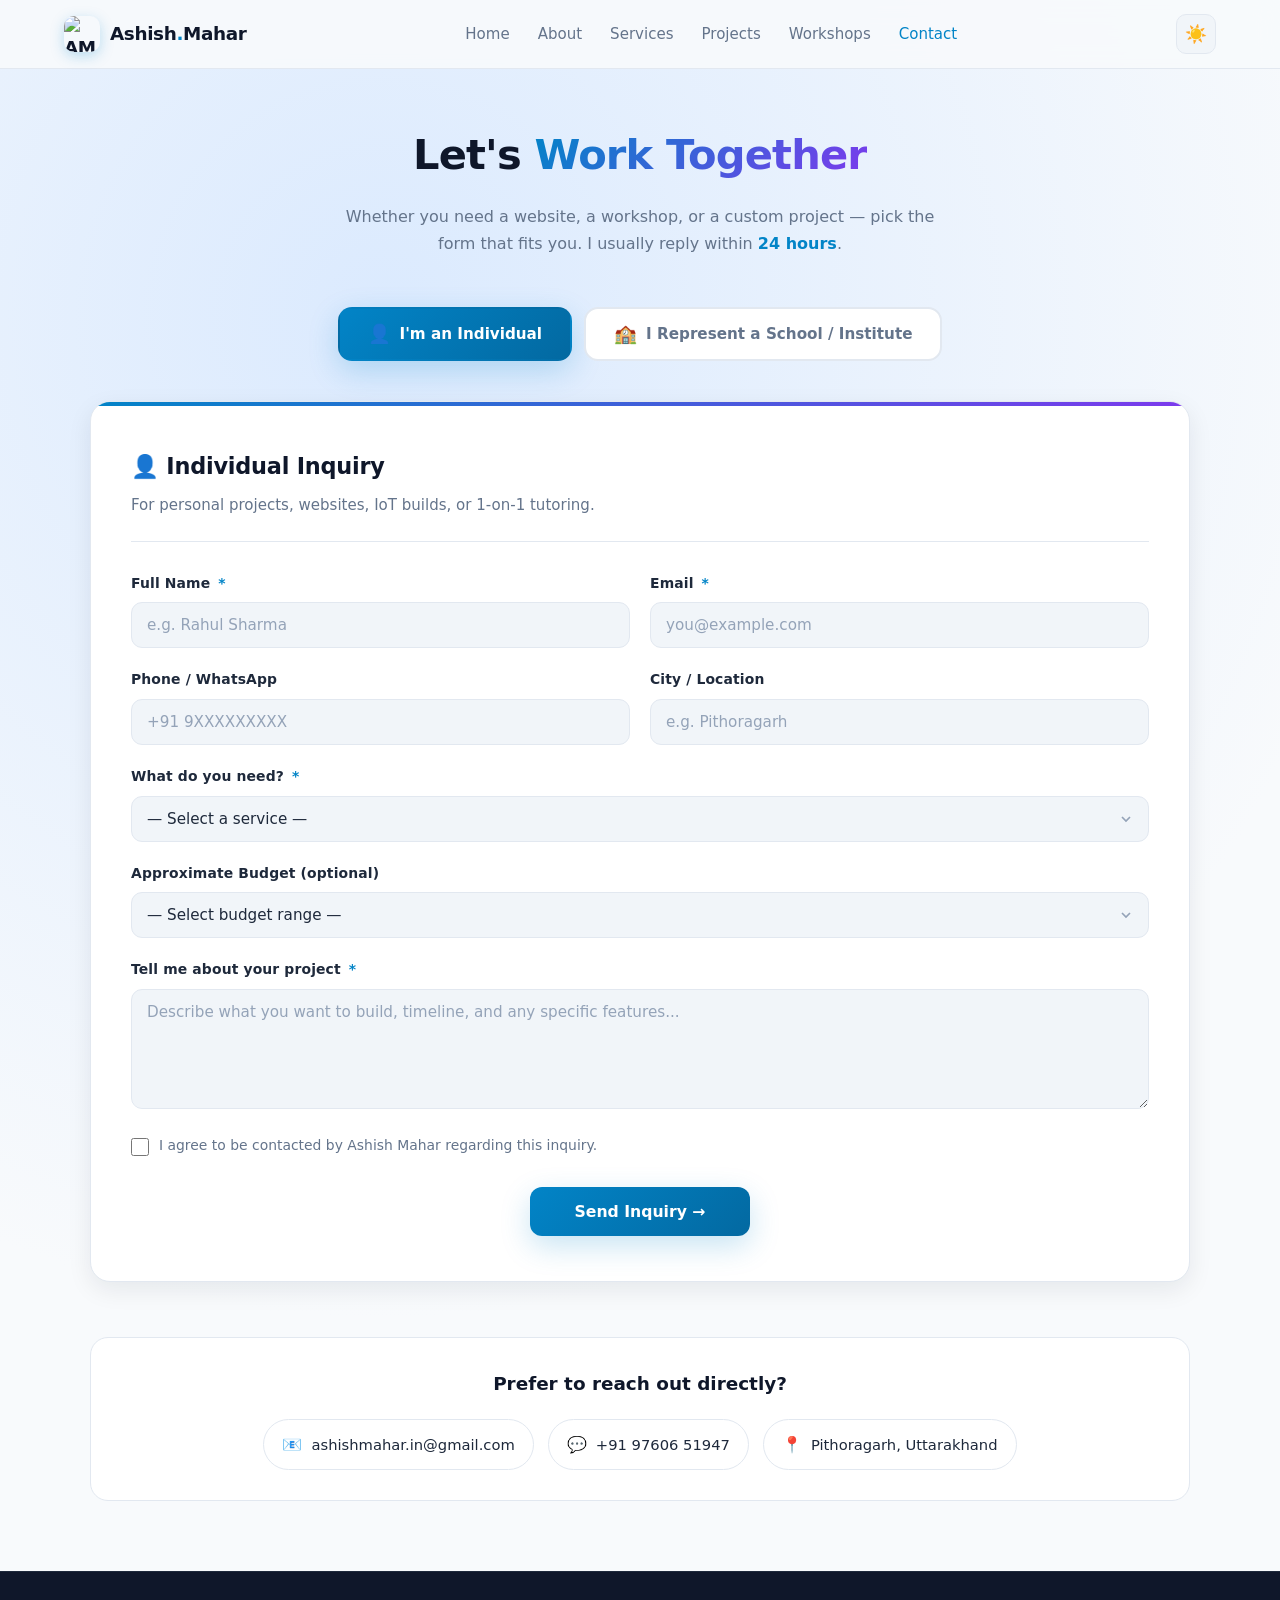
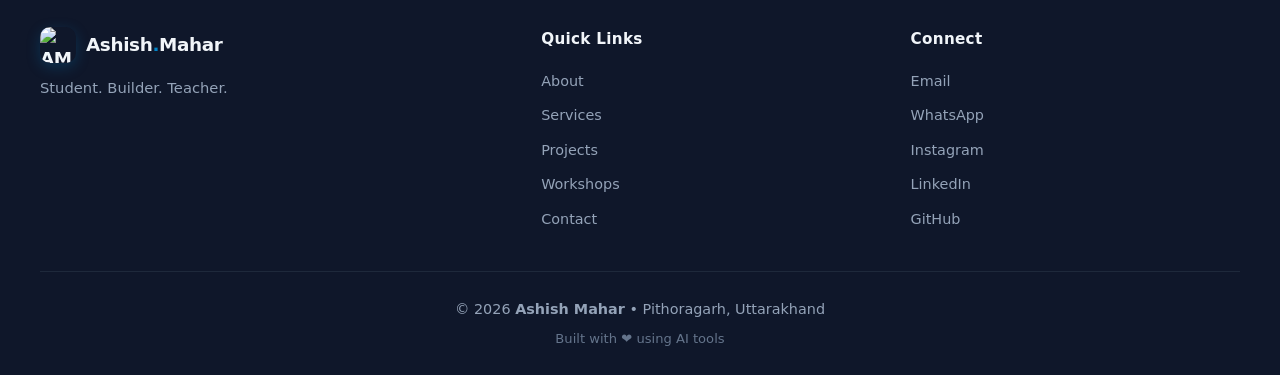
==== commit 8890311d: "form update" ====
--- a/form.html
+++ b/form.html
@@ -6,9 +6,8 @@
   <meta name="description" content="Contact Ashish Mahar — for AI website development, robotics workshops, IoT projects, or cyber security awareness training."/>
   <title>Contact | Ashish Mahar</title>
   <link rel="stylesheet" href="style.css"/>
-  <link rel="icon" href="data:image/svg+xml,<svg xmlns='http://www.w3.org/2000/svg' viewBox='0 0 100 100'><text y='.9em' font-size='90'>⚡</text></svg>"/>
-
-  <!-- Auto theme (same as index) -->
+  <link rel="icon" type="image/svg+xml" href="assets/favicon.svg"/>
+
   <script>
     (function() {
       const saved = localStorage.getItem('ashish-portfolio-theme');
@@ -17,300 +16,13 @@
       document.documentElement.setAttribute('data-theme', theme);
     })();
   </script>
-
-  <!-- Form-specific styles
-  <style>
-    .form-page {
-      padding: 120px 24px 70px;
-      min-height: 100vh;
-      background: var(--hero-bg);
-      transition: background 0.4s ease;
-    }
-
-    .form-page-container {
-      max-width: 1100px;
-      margin: 0 auto;
-    }
-
-    .page-title {
-      text-align: center;
-      font-size: clamp(1.9rem, 4.5vw, 2.6rem);
-      font-weight: 800;
-      color: var(--heading);
-      letter-spacing: -0.02em;
-      margin-bottom: 12px;
-    }
-
-    .page-title span {
-      background: var(--gradient);
-      -webkit-background-clip: text;
-      -webkit-text-fill-color: transparent;
-      background-clip: text;
-    }
-
-    .page-sub {
-      text-align: center;
-      color: var(--text-muted);
-      max-width: 620px;
-      margin: 0 auto 50px;
-      font-size: 1rem;
-    }
-
-    /* Tabs */
-    .form-tabs {
-      display: flex;
-      gap: 12px;
-      justify-content: center;
-      margin-bottom: 40px;
-      flex-wrap: wrap;
-    }
-
-    .form-tab {
-      background: var(--bg-card);
-      border: 2px solid var(--border);
-      color: var(--text-muted);
-      padding: 14px 28px;
-      border-radius: 14px;
-      font-size: 0.95rem;
-      font-weight: 600;
-      cursor: pointer;
-      font-family: inherit;
-      transition: 0.3s;
-      display: inline-flex;
-      align-items: center;
-      gap: 9px;
-    }
-
-    .form-tab:hover {
-      border-color: var(--accent);
-      color: var(--accent);
-      transform: translateY(-2px);
-    }
-
-    .form-tab.active {
-      background: var(--gradient-btn);
-      color: #fff;
-      border-color: transparent;
-      box-shadow: var(--shadow-glow);
-    }
-
-    .form-tab .tab-icon { font-size: 1.15rem; }
-
-    /* Form wrapper */
-    .form-wrapper {
-      background: var(--bg-card);
-      border: 1px solid var(--border);
-      border-radius: 20px;
-      padding: 45px 40px;
-      box-shadow: var(--shadow-card);
-      position: relative;
-      overflow: hidden;
-    }
-
-    .form-wrapper::before {
-      content: '';
-      position: absolute;
-      top: 0; left: 0; right: 0;
-      height: 4px;
-      background: var(--gradient);
-    }
-
-    .form-head {
-      margin-bottom: 30px;
-      padding-bottom: 22px;
-      border-bottom: 1px solid var(--border);
-    }
-
-    .form-head h2 {
-      color: var(--heading);
-      font-size: 1.4rem;
-      font-weight: 700;
-      letter-spacing: -0.01em;
-      margin-bottom: 8px;
-    }
-
-    .form-head p {
-      color: var(--text-muted);
-      font-size: 0.94rem;
-    }
-
-    .form-section { display: none; }
-    .form-section.active {
-      display: block;
-      animation: fadeIn 0.4s ease;
-    }
-
-    @keyframes fadeIn {
-      from { opacity: 0; transform: translateY(10px); }
-      to { opacity: 1; transform: translateY(0); }
-    }
-
-    /* Grid layout for form fields */
-    .form-grid {
-      display: grid;
-      grid-template-columns: 1fr 1fr;
-      gap: 20px;
-    }
-
-    .form-grid .full { grid-column: 1 / -1; }
-
-    .form-group {
-      display: flex;
-      flex-direction: column;
-      gap: 7px;
-    }
-
-    .form-group label {
-      font-size: 0.87rem;
-      font-weight: 600;
-      color: var(--text);
-      letter-spacing: 0.01em;
-    }
-
-    .form-group label .req {
-      color: var(--accent);
-      margin-left: 3px;
-    }
-
-    .form-group input,
-    .form-group select,
-    .form-group textarea {
-      background: var(--bg-elevated);
-      border: 1px solid var(--border);
-      color: var(--text);
-      padding: 13px 15px;
-      border-radius: 11px;
-      font-family: inherit;
-      font-size: 0.95rem;
-      transition: 0.25s;
-      width: 100%;
-    }
-
-    .form-group input::placeholder,
-    .form-group textarea::placeholder {
-      color: var(--text-dim);
-    }
-
-    .form-group input:focus,
-    .form-group select:focus,
-    .form-group textarea:focus {
-      outline: none;
-      border-color: var(--accent);
-      background: var(--bg-card);
-      box-shadow: 0 0 0 4px var(--accent-glow);
-    }
-
-    .form-group textarea {
-      resize: vertical;
-      min-height: 120px;
-      font-family: inherit;
-    }
-
-    .form-group select {
-      cursor: pointer;
-      appearance: none;
-      background-image: url("data:image/svg+xml,%3Csvg xmlns='http://www.w3.org/2000/svg' viewBox='0 0 24 24' fill='none' stroke='%2394a3b8' stroke-width='2.5'%3E%3Cpath d='m6 9 6 6 6-6'/%3E%3C/svg%3E");
-      background-repeat: no-repeat;
-      background-position: right 14px center;
-      background-size: 16px;
-      padding-right: 42px;
-    }
-
-    .form-group select option {
-      background: var(--bg-card);
-      color: var(--text);
-    }
-
-    /* Checkbox row */
-    .checkbox-row {
-      display: flex;
-      align-items: flex-start;
-      gap: 10px;
-      grid-column: 1 / -1;
-      margin-top: 6px;
-    }
-
-    .checkbox-row input[type="checkbox"] {
-      width: 18px;
-      height: 18px;
-      margin-top: 3px;
-      accent-color: var(--accent);
-      cursor: pointer;
-      flex-shrink: 0;
-    }
-
-    .checkbox-row label {
-      font-size: 0.87rem;
-      color: var(--text-muted);
-      font-weight: 400;
-      cursor: pointer;
-      line-height: 1.55;
-    }
-
-    .submit-row {
-      margin-top: 30px;
-      display: flex;
-      justify-content: center;
-    }
-
-    .submit-row .btn {
-      min-width: 220px;
-      padding: 15px 34px;
-      font-size: 0.98rem;
-    }
-
-    /* Success / info message */
-    .form-note {
-      margin-top: 26px;
-      padding: 16px 20px;
-      border-radius: 12px;
-      background: var(--accent-glow);
-      border: 1px solid var(--accent);
-      color: var(--text);
-      font-size: 0.9rem;
-      text-align: center;
-    }
-    .form-note strong { color: var(--accent); }
-
-    /* Quick contact strip below forms */
-    .quick-contact-strip {
-      margin-top: 55px;
-      padding: 30px 24px;
-      background: var(--bg-card);
-      border: 1px solid var(--border);
-      border-radius: 18px;
-      text-align: center;
-    }
-
-    .quick-contact-strip h3 {
-      color: var(--heading);
-      margin-bottom: 20px;
-      font-size: 1.15rem;
-      font-weight: 700;
-    }
-
-    .quick-contact-strip .quick-contact {
-      margin-top: 0;
-    }
-
-    /* Responsive */
-    @media (max-width: 700px) {
-      .form-page { padding: 100px 18px 50px; }
-      .form-wrapper { padding: 32px 22px; }
-      .form-grid { grid-template-columns: 1fr; gap: 16px; }
-      .form-tab { padding: 12px 20px; font-size: 0.88rem; }
-      .form-tab .tab-icon { font-size: 1rem; }
-      .submit-row .btn { width: 100%; }
-    }
-  </style> -->
 </head>
 <body>
 
-<!-- ═══════════════ NAVBAR ═══════════════ -->
 <nav class="navbar">
   <div class="nav-container">
     <a href="index.html" class="logo">
-      <span class="logo-mark">AM</span>
+      <img src="assets/favicon.svg" alt="AM Logo" class="logo-img" width="36" height="36"/>
       <span class="logo-text">Ashish<span class="dot">.</span>Mahar</span>
     </a>
 
@@ -335,7 +47,6 @@
   </div>
 </nav>
 
-<!-- ═══════════════ FORM PAGE ═══════════════ -->
 <main class="form-page">
   <div class="form-page-container">
 
@@ -345,7 +56,6 @@
       I usually reply within <strong style="color:var(--accent)">24 hours</strong>.
     </p>
 
-    <!-- Tabs -->
     <div class="form-tabs">
       <button class="form-tab active" data-target="individual">
         <span class="tab-icon">👤</span>
@@ -357,13 +67,9 @@
       </button>
     </div>
 
-    <!-- ════ FORM WRAPPER ════ -->
     <div class="form-wrapper">
 
-      <!-- ═══════════════════════════════════════════
-           FORM 1 — INDIVIDUAL CLIENT
-           Netlify form name: "individual"
-           ═══════════════════════════════════════════ -->
+      <!-- FORM 1 — INDIVIDUAL -->
       <section class="form-section active" id="individual">
 
         <div class="form-head">
@@ -376,9 +82,8 @@
           method="POST"
           data-netlify="true"
           netlify-honeypot="bot-field"
-          action="/form.html?success=individual"
+          action="/?submitted=individual"
         >
-          <!-- Required by Netlify -->
           <input type="hidden" name="form-name" value="individual"/>
           <p style="display:none">
             <label>Don't fill this out: <input name="bot-field"/></label>
@@ -455,10 +160,7 @@
         </form>
       </section>
 
-      <!-- ═══════════════════════════════════════════
-           FORM 2 — SCHOOL / INSTITUTE
-           Netlify form name: "school"
-           ═══════════════════════════════════════════ -->
+      <!-- FORM 2 — SCHOOL -->
       <section class="form-section" id="school">
 
         <div class="form-head">
@@ -471,7 +173,7 @@
           method="POST"
           data-netlify="true"
           netlify-honeypot="bot-field"
-          action="/form.html?success=school"
+          action="/?submitted=school"
         >
           <input type="hidden" name="form-name" value="school"/>
           <p style="display:none">
@@ -569,9 +271,8 @@
         </form>
       </section>
 
-    </div><!-- /form-wrapper -->
-
-    <!-- Quick contact strip -->
+    </div>
+
     <div class="quick-contact-strip">
       <h3>Prefer to reach out directly?</h3>
       <div class="quick-contact">
@@ -590,12 +291,11 @@
   </div>
 </main>
 
-<!-- ═══════════════ FOOTER ═══════════════ -->
 <footer>
   <div class="footer-content">
     <div class="footer-brand">
       <div class="logo">
-        <span class="logo-mark">AM</span>
+        <img src="assets/favicon.svg" alt="AM Logo" class="logo-img" width="36" height="36"/>
         <span class="logo-text">Ashish<span class="dot">.</span>Mahar</span>
       </div>
       <p>Student. Builder. Teacher.</p>
@@ -628,13 +328,10 @@
 
 <a href="#" class="back-top" id="backTop" aria-label="Back to top">↑</a>
 
-<!-- Scripts -->
 <script src="theme.js"></script>
 <script src="script.js"></script>
 
-<!-- Form page script -->
 <script>
-  /* ─── TAB SWITCHING ─── */
   const tabs = document.querySelectorAll('.form-tab');
   const sections = document.querySelectorAll('.form-section');
 
@@ -642,10 +339,8 @@
     tabs.forEach(t => t.classList.toggle('active', t.dataset.target === target));
     sections.forEach(s => s.classList.toggle('active', s.id === target));
 
-    // Update URL hash without jump
     history.replaceState(null, '', '#' + target);
 
-    // Smooth scroll to form
     const wrapper = document.querySelector('.form-wrapper');
     if (wrapper) {
       const top = wrapper.getBoundingClientRect().top + window.scrollY - 100;
@@ -657,32 +352,12 @@
     tab.addEventListener('click', () => switchTab(tab.dataset.target));
   });
 
-  /* ─── OPEN CORRECT TAB FROM URL HASH ─── */
   (function openFromHash() {
     const hash = window.location.hash.replace('#', '');
     if (hash === 'school' || hash === 'individual') {
       switchTab(hash);
     }
   })();
-
-  /* ─── SHOW SUCCESS MESSAGE AFTER NETLIFY REDIRECT ─── */
-  (function showSuccess() {
-    const params = new URLSearchParams(window.location.search);
-    const success = params.get('success');
-    if (!success) return;
-
-    const msg = success === 'school'
-      ? '🏫 Thank you! Your workshop booking request has been received. I\'ll reply within 24 hours.'
-      : '✅ Thank you! Your inquiry has been received. I\'ll get back to you within 24 hours.';
-
-    const note = document.createElement('div');
-    note.className = 'form-note';
-    note.innerHTML = '<strong>Message Sent Successfully!</strong><br/>' + msg;
-    document.querySelector('.form-tabs').after(note);
-
-    // Auto-switch to correct tab (in case of refresh)
-    switchTab(success);
-  })();
 </script>
 
 </body>
--- a/style.css
+++ b/style.css
@@ -1,9 +1,8 @@
 /* ═══════════════════════════════════════════════════════════
-   ASHISH MAHAR — PORTFOLIO STYLESHEET (FINAL v2)
-   Theme: Dark + Light (auto + manual toggle) — FULLY POLISHED
+   ASHISH MAHAR — PORTFOLIO STYLESHEET (FINAL v3)
    ═══════════════════════════════════════════════════════════ */
 
-/* ─── CSS VARIABLES — DARK THEME (default) ─── */
+/* ─── DARK THEME (default) ─── */
 :root,
 [data-theme="dark"] {
   --bg:            #0a0e1a;
@@ -33,7 +32,7 @@
   --hero-bg:       radial-gradient(circle at 30% 20%, #1e293b 0%, #0a0e1a 60%);
 }
 
-/* ─── LIGHT THEME — FULLY POLISHED ─── */
+/* ─── LIGHT THEME ─── */
 [data-theme="light"] {
   --bg:            #f8fafc;
   --bg-alt:        #eef2f7;
@@ -62,7 +61,6 @@
   --hero-bg:       radial-gradient(circle at 30% 20%, #dbeafe 0%, #f8fafc 65%);
 }
 
-/* ─── BASE RESET ─── */
 * { margin: 0; padding: 0; box-sizing: border-box; }
 html { scroll-behavior: smooth; scroll-padding-top: 80px; }
 
@@ -83,15 +81,11 @@
 
 ::-webkit-scrollbar { width: 10px; }
 ::-webkit-scrollbar-track { background: var(--bg-alt); }
-::-webkit-scrollbar-thumb {
-  background: var(--gradient);
-  border-radius: 5px;
-}
-
-/* ═══════════════ NAVBAR ═══════════════ */
+::-webkit-scrollbar-thumb { background: var(--gradient); border-radius: 5px; }
+
+/* ═══════════ NAVBAR ═══════════ */
 .navbar {
-  position: fixed;
-  top: 0; left: 0; right: 0;
+  position: fixed; top: 0; left: 0; right: 0;
   background: var(--navbar-bg);
   backdrop-filter: blur(14px);
   -webkit-backdrop-filter: blur(14px);
@@ -99,915 +93,496 @@
   z-index: 1000;
   transition: background 0.4s ease, border-color 0.4s ease, box-shadow 0.3s;
 }
-
 .nav-container {
-  max-width: 1200px;
-  margin: 0 auto;
-  padding: 14px 24px;
-  display: flex;
-  justify-content: space-between;
-  align-items: center;
-  gap: 20px;
-}
-
+  max-width: 1200px; margin: 0 auto; padding: 14px 24px;
+  display: flex; justify-content: space-between; align-items: center; gap: 20px;
+}
 .logo {
-  display: flex;
-  align-items: center;
-  gap: 10px;
-  text-decoration: none;
-  color: var(--heading);
-  font-weight: 800;
-  font-size: 1.15rem;
-  letter-spacing: -0.02em;
-}
-
+  display: flex; align-items: center; gap: 10px;
+  text-decoration: none; color: var(--heading);
+  font-weight: 800; font-size: 1.15rem; letter-spacing: -0.02em;
+}
 .logo-img {
-  width: 36px;
-  height: 36px;
-  border-radius: 10px;
-  display: block;
-  box-shadow: 0 0 20px rgba(56, 189, 248, 0.35);
-  transition: 0.35s cubic-bezier(0.4, 0, 0.2, 1);
-  flex-shrink: 0;
+  width: 36px; height: 36px; border-radius: 10px;
+  display: block; box-shadow: 0 0 20px rgba(56, 189, 248, 0.35);
+  transition: 0.35s cubic-bezier(0.4, 0, 0.2, 1); flex-shrink: 0;
 }
 .logo:hover .logo-img {
   transform: rotate(-8deg) scale(1.1);
   box-shadow: 0 0 28px rgba(56, 189, 248, 0.6);
 }
-[data-theme="light"] .logo-img {
-  box-shadow: 0 4px 14px rgba(2, 132, 199, 0.25);
-}
-[data-theme="light"] .logo:hover .logo-img {
-  box-shadow: 0 6px 20px rgba(2, 132, 199, 0.4);
-}
-
+[data-theme="light"] .logo-img { box-shadow: 0 4px 14px rgba(2, 132, 199, 0.25); }
+[data-theme="light"] .logo:hover .logo-img { box-shadow: 0 6px 20px rgba(2, 132, 199, 0.4); }
 .logo-text .dot { color: var(--accent); }
-
 .logo-mark {
-  display: inline-flex;
-  align-items: center;
-  justify-content: center;
-  width: 36px; height: 36px;
-  background: var(--gradient);
-  color: #fff;
-  font-weight: 900;
-  font-size: 0.9rem;
-  border-radius: 10px;
-  letter-spacing: -0.05em;
-  box-shadow: var(--shadow-glow);
-}
-
-.nav-links {
-  display: flex;
-  gap: 28px;
-  list-style: none;
-}
-
+  display: inline-flex; align-items: center; justify-content: center;
+  width: 36px; height: 36px; background: var(--gradient); color: #fff;
+  font-weight: 900; font-size: 0.9rem; border-radius: 10px;
+  letter-spacing: -0.05em; box-shadow: var(--shadow-glow);
+}
+
+.nav-links { display: flex; gap: 28px; list-style: none; }
 .nav-links a {
-  color: var(--text-muted);
-  font-size: 0.94rem;
-  font-weight: 500;
-  position: relative;
-  padding: 4px 0;
-}
-
+  color: var(--text-muted); font-size: 0.94rem; font-weight: 500;
+  position: relative; padding: 4px 0;
+}
 .nav-links a::after {
-  content: '';
-  position: absolute;
-  bottom: 0; left: 0;
-  width: 0; height: 2px;
-  background: var(--gradient);
-  border-radius: 2px;
-  transition: width 0.3s ease;
+  content: ''; position: absolute; bottom: 0; left: 0;
+  width: 0; height: 2px; background: var(--gradient);
+  border-radius: 2px; transition: width 0.3s ease;
 }
 .nav-links a:hover { color: var(--accent); }
 .nav-links a:hover::after { width: 100%; }
-
-.nav-actions {
-  display: flex;
-  align-items: center;
-  gap: 14px;
-}
+.nav-links a.active-link { color: var(--accent); }
+
+.nav-actions { display: flex; align-items: center; gap: 14px; }
 
 .theme-toggle {
-  background: var(--bg-elevated);
-  border: 1px solid var(--border);
-  width: 40px; height: 40px;
-  border-radius: 10px;
-  cursor: pointer;
-  display: inline-flex;
-  align-items: center;
-  justify-content: center;
-  font-size: 1.1rem;
-  color: var(--text);
-  transition: 0.3s;
-  position: relative;
-  overflow: hidden;
-}
-.theme-toggle:hover {
-  border-color: var(--accent);
-  transform: scale(1.05);
-}
+  background: var(--bg-elevated); border: 1px solid var(--border);
+  width: 40px; height: 40px; border-radius: 10px; cursor: pointer;
+  display: inline-flex; align-items: center; justify-content: center;
+  font-size: 1.1rem; color: var(--text); transition: 0.3s;
+  position: relative; overflow: hidden;
+}
+.theme-toggle:hover { border-color: var(--accent); transform: scale(1.05); }
 .theme-toggle .icon-sun,
-.theme-toggle .icon-moon {
-  position: absolute;
-  transition: 0.4s ease;
-}
+.theme-toggle .icon-moon { position: absolute; transition: 0.4s ease; }
 [data-theme="dark"] .icon-sun  { transform: translateY(-40px); opacity: 0; }
 [data-theme="dark"] .icon-moon { transform: translateY(0);     opacity: 1; }
 [data-theme="light"] .icon-sun { transform: translateY(0);     opacity: 1; }
 [data-theme="light"] .icon-moon{ transform: translateY(40px);  opacity: 0; }
 
 .hamburger {
-  display: none;
-  flex-direction: column;
-  gap: 5px;
-  cursor: pointer;
-  padding: 8px;
+  display: none; flex-direction: column; gap: 5px;
+  cursor: pointer; padding: 8px;
 }
 .hamburger span {
-  width: 24px; height: 2.5px;
-  background: var(--accent);
-  border-radius: 3px;
-  transition: 0.3s;
+  width: 24px; height: 2.5px; background: var(--accent);
+  border-radius: 3px; transition: 0.3s;
 }
 .hamburger.active span:nth-child(1) { transform: translateY(7.5px) rotate(45deg); }
 .hamburger.active span:nth-child(2) { opacity: 0; }
 .hamburger.active span:nth-child(3) { transform: translateY(-7.5px) rotate(-45deg); }
 
-/* ═══════════════ HERO ═══════════════ */
+/* ═══════════ HERO ═══════════ */
 .hero {
-  min-height: 100vh;
-  padding: 130px 24px 80px;
-  background: var(--hero-bg);
-  display: flex;
-  align-items: center;
-  position: relative;
-  overflow: hidden;
+  min-height: 100vh; padding: 130px 24px 80px;
+  background: var(--hero-bg); display: flex; align-items: center;
+  position: relative; overflow: hidden;
   transition: background 0.4s ease;
 }
-
 .hero::before {
-  content: '';
-  position: absolute;
-  inset: 0;
+  content: ''; position: absolute; inset: 0;
   background-image:
     radial-gradient(circle at 20% 30%, var(--accent-glow) 0%, transparent 40%),
     radial-gradient(circle at 80% 70%, rgba(167, 139, 250, 0.15) 0%, transparent 40%);
   pointer-events: none;
 }
-
 .hero-container {
-  max-width: 1200px;
-  margin: 0 auto;
-  width: 100%;
-  display: grid;
-  grid-template-columns: 1.2fr 1fr;
-  gap: 60px;
-  align-items: center;
-  position: relative;
-  z-index: 1;
-}
-
-.greet {
-  color: var(--accent);
-  font-size: 1rem;
-  font-weight: 600;
-  margin-bottom: 8px;
-  letter-spacing: 0.02em;
-}
-
+  max-width: 1200px; margin: 0 auto; width: 100%;
+  display: grid; grid-template-columns: 1.2fr 1fr; gap: 60px;
+  align-items: center; position: relative; z-index: 1;
+}
+.greet { color: var(--accent); font-size: 1rem; font-weight: 600; margin-bottom: 8px; letter-spacing: 0.02em; }
 .hero-name {
-  font-size: clamp(2.2rem, 5.5vw, 3.8rem);
-  font-weight: 900;
-  line-height: 1.1;
-  letter-spacing: -0.03em;
-  background: var(--gradient);
-  -webkit-background-clip: text;
-  -webkit-text-fill-color: transparent;
-  background-clip: text;
+  font-size: clamp(2.2rem, 5.5vw, 3.8rem); font-weight: 900;
+  line-height: 1.1; letter-spacing: -0.03em;
+  background: var(--gradient); -webkit-background-clip: text;
+  -webkit-text-fill-color: transparent; background-clip: text;
   margin-bottom: 14px;
 }
-
 .typed-line {
   font-size: clamp(1.05rem, 2.4vw, 1.5rem);
-  color: var(--text-muted);
-  font-weight: 500;
-  height: 2rem;
-  margin-bottom: 22px;
+  color: var(--text-muted); font-weight: 500;
+  height: 2rem; margin-bottom: 22px;
 }
 #typed {
-  color: var(--accent);
-  border-right: 2px solid var(--accent);
-  padding-right: 3px;
-  animation: blink 0.9s infinite;
+  color: var(--accent); border-right: 2px solid var(--accent);
+  padding-right: 3px; animation: blink 0.9s infinite;
 }
 @keyframes blink { 50% { border-color: transparent; } }
-
 .hero-desc {
-  color: var(--text-muted);
-  font-size: 1.02rem;
-  max-width: 620px;
-  margin-bottom: 30px;
+  color: var(--text-muted); font-size: 1.02rem;
+  max-width: 620px; margin-bottom: 30px;
 }
 .hero-desc strong { color: var(--text); font-weight: 600; }
-
-.hero-btns {
-  display: flex;
-  gap: 14px;
-  flex-wrap: wrap;
-  margin-bottom: 30px;
-}
+.hero-btns { display: flex; gap: 14px; flex-wrap: wrap; margin-bottom: 30px; }
 
 .btn {
-  display: inline-flex;
-  align-items: center;
-  justify-content: center;
-  gap: 8px;
-  padding: 13px 28px;
-  border-radius: 12px;
-  font-weight: 600;
-  font-size: 0.94rem;
-  cursor: pointer;
-  border: none;
-  font-family: inherit;
-  text-decoration: none;
+  display: inline-flex; align-items: center; justify-content: center;
+  gap: 8px; padding: 13px 28px; border-radius: 12px;
+  font-weight: 600; font-size: 0.94rem; cursor: pointer;
+  border: none; font-family: inherit; text-decoration: none;
   transition: 0.3s cubic-bezier(0.4, 0, 0.2, 1);
 }
-
 .btn.primary {
-  background: var(--gradient-btn);
-  color: #ffffff;
+  background: var(--gradient-btn); color: #ffffff;
   box-shadow: var(--shadow-glow);
 }
 .btn.primary:hover {
   transform: translateY(-3px);
-  box-shadow: 0 15px 35px var(--accent-glow);
-  opacity: 1;
-}
-
+  box-shadow: 0 15px 35px var(--accent-glow); opacity: 1;
+}
 .btn.secondary {
-  background: transparent;
-  color: var(--accent);
+  background: transparent; color: var(--accent);
   border: 2px solid var(--accent);
 }
 .btn.secondary:hover {
-  background: var(--accent);
-  color: #ffffff;
-  transform: translateY(-3px);
-  opacity: 1;
-}
-
-.socials {
-  display: flex;
-  gap: 12px;
-  flex-wrap: wrap;
-}
+  background: var(--accent); color: #ffffff;
+  transform: translateY(-3px); opacity: 1;
+}
+
+.socials { display: flex; gap: 12px; flex-wrap: wrap; }
 .socials a {
   width: 42px; height: 42px;
-  display: inline-flex;
-  align-items: center;
-  justify-content: center;
-  background: var(--bg-elevated);
-  border: 1px solid var(--border);
-  border-radius: 10px;
-  color: var(--text-muted);
-  transition: 0.3s;
+  display: inline-flex; align-items: center; justify-content: center;
+  background: var(--bg-elevated); border: 1px solid var(--border);
+  border-radius: 10px; color: var(--text-muted); transition: 0.3s;
 }
 .socials a svg { width: 20px; height: 20px; }
 .socials a:hover {
-  color: var(--accent);
-  border-color: var(--accent);
-  transform: translateY(-4px);
-  box-shadow: var(--shadow-glow);
-  opacity: 1;
-}
-
-.hero-photo {
-  display: flex;
-  justify-content: center;
-  position: relative;
-}
-
+  color: var(--accent); border-color: var(--accent);
+  transform: translateY(-4px); box-shadow: var(--shadow-glow); opacity: 1;
+}
+
+.hero-photo { display: flex; justify-content: center; position: relative; }
 .photo-frame {
-  width: 320px;
-  height: 320px;
-  border-radius: 30px;
-  overflow: hidden;
+  width: 320px; height: 320px; border-radius: 30px; overflow: hidden;
   border: 3px solid transparent;
   background:
     linear-gradient(var(--bg-card), var(--bg-card)) padding-box,
     var(--gradient) border-box;
-  position: relative;
-  z-index: 2;
+  position: relative; z-index: 2;
   animation: float 5s ease-in-out infinite;
   box-shadow: var(--shadow-card);
 }
-
-.photo-frame img {
-  width: 100%;
-  height: 100%;
-  object-fit: cover;
-  object-position: center;
-}
-
+.photo-frame img { width: 100%; height: 100%; object-fit: cover; object-position: center; }
 .photo-glow {
-  position: absolute;
-  inset: 20px;
-  background: var(--gradient);
-  border-radius: 30px;
-  filter: blur(50px);
-  opacity: 0.35;
-  z-index: 1;
-}
-
+  position: absolute; inset: 20px; background: var(--gradient);
+  border-radius: 30px; filter: blur(50px); opacity: 0.35; z-index: 1;
+}
 @keyframes float {
   0%, 100% { transform: translateY(0); }
   50%      { transform: translateY(-15px); }
 }
 
 .scroll-down {
-  position: absolute;
-  bottom: 30px;
-  left: 50%;
+  position: absolute; bottom: 30px; left: 50%;
   transform: translateX(-50%);
-  width: 26px; height: 42px;
-  border: 2px solid var(--text-muted);
-  border-radius: 14px;
-  display: flex;
-  justify-content: center;
-  padding-top: 8px;
-  opacity: 0.6;
-  transition: 0.3s;
+  width: 26px; height: 42px; border: 2px solid var(--text-muted);
+  border-radius: 14px; display: flex; justify-content: center;
+  padding-top: 8px; opacity: 0.6; transition: 0.3s;
 }
 .scroll-down:hover { opacity: 1; border-color: var(--accent); }
 .scroll-down span {
-  width: 4px; height: 8px;
-  background: var(--accent);
-  border-radius: 4px;
-  animation: scrolldot 1.6s ease-in-out infinite;
+  width: 4px; height: 8px; background: var(--accent);
+  border-radius: 4px; animation: scrolldot 1.6s ease-in-out infinite;
 }
 @keyframes scrolldot {
   0%   { transform: translateY(0); opacity: 1; }
   100% { transform: translateY(14px); opacity: 0; }
 }
 
-/* ═══════════════ STATS BAR ═══════════════ */
+/* ═══════════ STATS BAR ═══════════ */
 .stats-bar {
   background: var(--bg-alt);
   border-top: 1px solid var(--border);
   border-bottom: 1px solid var(--border);
-  padding: 40px 24px;
-  transition: background 0.4s ease;
-}
-
+  padding: 40px 24px; transition: background 0.4s ease;
+}
 .stats-container {
-  max-width: 1100px;
-  margin: 0 auto;
-  display: grid;
-  grid-template-columns: repeat(4, 1fr);
-  gap: 24px;
-  text-align: center;
-}
-
+  max-width: 1100px; margin: 0 auto;
+  display: grid; grid-template-columns: repeat(4, 1fr);
+  gap: 24px; text-align: center;
+}
 .stat h3 {
   display: inline;
   font-size: clamp(1.6rem, 3.5vw, 2.4rem);
   font-weight: 900;
-  background: var(--gradient);
-  -webkit-background-clip: text;
-  -webkit-text-fill-color: transparent;
-  background-clip: text;
+  background: var(--gradient); -webkit-background-clip: text;
+  -webkit-text-fill-color: transparent; background-clip: text;
   letter-spacing: -0.02em;
 }
-
 .stat span {
   font-size: clamp(1.3rem, 3vw, 2rem);
-  font-weight: 900;
-  color: var(--accent);
-}
-
+  font-weight: 900; color: var(--accent);
+}
 .stat p {
-  color: var(--text-muted);
-  font-size: 0.85rem;
-  text-transform: uppercase;
-  letter-spacing: 0.08em;
-  margin-top: 4px;
-  font-weight: 600;
-}
-
-/* ═══════════════ SECTIONS ═══════════════ */
-.section {
-  padding: 90px 24px;
-  max-width: 1200px;
-  margin: 0 auto;
-}
+  color: var(--text-muted); font-size: 0.85rem;
+  text-transform: uppercase; letter-spacing: 0.08em;
+  margin-top: 4px; font-weight: 600;
+}
+
+/* ═══════════ SECTIONS ═══════════ */
+.section { padding: 90px 24px; max-width: 1200px; margin: 0 auto; }
 .section.alt {
-  max-width: 100%;
-  background: var(--bg-alt);
+  max-width: 100%; background: var(--bg-alt);
   transition: background 0.4s ease;
 }
-.section.alt > * {
-  max-width: 1200px;
-  margin-left: auto;
-  margin-right: auto;
-}
-
+.section.alt > * { max-width: 1200px; margin-left: auto; margin-right: auto; }
 .section-title {
   font-size: clamp(1.7rem, 4vw, 2.4rem);
-  font-weight: 800;
-  color: var(--heading);
-  text-align: center;
-  margin-bottom: 18px;
-  letter-spacing: -0.02em;
-  position: relative;
+  font-weight: 800; color: var(--heading);
+  text-align: center; margin-bottom: 18px;
+  letter-spacing: -0.02em; position: relative;
 }
 .section-title::after {
-  content: '';
-  display: block;
-  width: 55px; height: 4px;
-  background: var(--gradient);
-  border-radius: 3px;
+  content: ''; display: block; width: 55px; height: 4px;
+  background: var(--gradient); border-radius: 3px;
   margin: 14px auto 0;
 }
-
 .section-sub {
-  text-align: center;
-  color: var(--text-muted);
-  max-width: 620px;
-  margin: 0 auto 45px;
-  font-size: 1rem;
+  text-align: center; color: var(--text-muted);
+  max-width: 620px; margin: 0 auto 45px; font-size: 1rem;
 }
 .section-sub strong { color: var(--accent); }
 
-/* ═══════════════ ABOUT ═══════════════ */
+/* ═══════════ ABOUT ═══════════ */
 .about-grid {
-  display: grid;
-  grid-template-columns: 1.1fr 1fr;
-  gap: 50px;
-  margin-top: 45px;
-}
-
-.about-text p {
-  color: var(--text-muted);
-  margin-bottom: 18px;
-  font-size: 1rem;
-}
+  display: grid; grid-template-columns: 1.1fr 1fr;
+  gap: 50px; margin-top: 45px;
+}
+.about-text p { color: var(--text-muted); margin-bottom: 18px; font-size: 1rem; }
 .about-text strong { color: var(--text); font-weight: 600; }
 
 .info-grid {
-  display: grid;
-  grid-template-columns: 1fr 1fr;
-  gap: 12px;
-  margin-top: 26px;
+  display: grid; grid-template-columns: 1fr 1fr;
+  gap: 12px; margin-top: 26px;
 }
 .info-grid > div {
-  background: var(--bg-card);
-  border: 1px solid var(--border);
-  padding: 13px 16px;
-  border-radius: 12px;
-  font-size: 0.9rem;
-  color: var(--text);
-  display: flex;
-  align-items: center;
-  gap: 8px;
-  transition: 0.3s;
-}
-.info-grid > div:hover {
-  border-color: var(--accent);
-  transform: translateY(-3px);
-}
+  background: var(--bg-card); border: 1px solid var(--border);
+  padding: 13px 16px; border-radius: 12px;
+  font-size: 0.9rem; color: var(--text);
+  display: flex; align-items: center; gap: 8px; transition: 0.3s;
+}
+.info-grid > div:hover { border-color: var(--accent); transform: translateY(-3px); }
 .info-grid .ico { font-size: 1.05rem; }
 
 .skills-box {
-  background: var(--bg-card);
-  border: 1px solid var(--border);
-  padding: 32px 28px;
-  border-radius: 18px;
+  background: var(--bg-card); border: 1px solid var(--border);
+  padding: 32px 28px; border-radius: 18px;
   box-shadow: var(--shadow-card);
   transition: background 0.4s ease;
 }
 .skills-box h3 {
-  color: var(--heading);
-  margin-bottom: 22px;
-  font-size: 1.25rem;
-  letter-spacing: -0.01em;
-}
-
+  color: var(--heading); margin-bottom: 22px;
+  font-size: 1.25rem; letter-spacing: -0.01em;
+}
 .skill { margin-bottom: 18px; }
 .skill:last-child { margin-bottom: 0; }
-
 .skill-head {
-  display: flex;
-  justify-content: space-between;
-  align-items: center;
-  margin-bottom: 7px;
-  font-size: 0.9rem;
+  display: flex; justify-content: space-between; align-items: center;
+  margin-bottom: 7px; font-size: 0.9rem;
 }
 .skill-head span { color: var(--text); }
-.skill-head b {
-  color: var(--accent);
-  font-size: 0.82rem;
-  font-weight: 700;
-}
-
+.skill-head b { color: var(--accent); font-size: 0.82rem; font-weight: 700; }
 .bar {
-  height: 8px;
-  background: var(--bg-elevated);
-  border-radius: 10px;
-  overflow: hidden;
-  position: relative;
+  height: 8px; background: var(--bg-elevated);
+  border-radius: 10px; overflow: hidden; position: relative;
 }
 .bar i {
-  display: block;
-  height: 100%;
-  width: 0;
-  background: var(--gradient);
-  border-radius: 10px;
+  display: block; height: 100%; width: 0;
+  background: var(--gradient); border-radius: 10px;
   transition: width 1.4s cubic-bezier(0.25, 0.46, 0.45, 0.94);
 }
 .bar i.animate { width: var(--w); }
 
-/* ═══════════════ CARDS ═══════════════ */
+/* ═══════════ CARDS ═══════════ */
 .cards {
-  display: grid;
-  gap: 22px;
+  display: grid; gap: 22px;
   grid-template-columns: repeat(auto-fit, minmax(280px, 1fr));
   margin-top: 40px;
 }
-
 .card {
-  background: var(--bg-card);
-  border: 1px solid var(--border);
-  border-radius: 18px;
-  padding: 28px 24px;
+  background: var(--bg-card); border: 1px solid var(--border);
+  border-radius: 18px; padding: 28px 24px;
   transition: 0.35s cubic-bezier(0.4, 0, 0.2, 1);
-  position: relative;
-  overflow: hidden;
-}
-
+  position: relative; overflow: hidden;
+}
 .card::before {
-  content: '';
-  position: absolute;
-  top: 0; left: 0;
-  width: 100%; height: 3px;
-  background: var(--gradient);
-  transform: scaleX(0);
-  transform-origin: left;
-  transition: transform 0.4s ease;
-}
-
+  content: ''; position: absolute; top: 0; left: 0;
+  width: 100%; height: 3px; background: var(--gradient);
+  transform: scaleX(0); transform-origin: left; transition: transform 0.4s ease;
+}
 .card:hover {
-  transform: translateY(-8px);
-  border-color: var(--border-hover);
+  transform: translateY(-8px); border-color: var(--border-hover);
   box-shadow: var(--shadow-card);
 }
 .card:hover::before { transform: scaleX(1); }
-
-.card .icon {
-  font-size: 2rem;
-  margin-bottom: 14px;
-  display: inline-block;
-}
-
+.card .icon { font-size: 2rem; margin-bottom: 14px; display: inline-block; }
 .card h3 {
-  color: var(--heading);
-  font-size: 1.1rem;
-  font-weight: 700;
-  margin-bottom: 10px;
-  letter-spacing: -0.01em;
-}
-
-.card p {
-  color: var(--text-muted);
-  font-size: 0.92rem;
-  line-height: 1.65;
-}
+  color: var(--heading); font-size: 1.1rem;
+  font-weight: 700; margin-bottom: 10px; letter-spacing: -0.01em;
+}
+.card p { color: var(--text-muted); font-size: 0.92rem; line-height: 1.65; }
 
 .card.project { border-left: 3px solid var(--accent); }
-.card.project .project-emoji {
-  font-size: 1.8rem;
-  margin-bottom: 10px;
-  display: block;
-}
+.card.project .project-emoji { font-size: 1.8rem; margin-bottom: 10px; display: block; }
 
 .tag {
-  display: inline-block;
-  background: var(--accent-glow);
-  color: var(--accent);
-  font-size: 0.72rem;
-  font-weight: 700;
-  padding: 4px 11px;
-  border-radius: 20px;
-  margin-bottom: 10px;
-  letter-spacing: 0.02em;
-  text-transform: uppercase;
-}
-
+  display: inline-block; background: var(--accent-glow);
+  color: var(--accent); font-size: 0.72rem; font-weight: 700;
+  padding: 4px 11px; border-radius: 20px; margin-bottom: 10px;
+  letter-spacing: 0.02em; text-transform: uppercase;
+}
 .more-projects {
-  text-align: center;
-  margin-top: 45px;
-  color: var(--text-muted);
-  font-size: 1rem;
+  text-align: center; margin-top: 45px;
+  color: var(--text-muted); font-size: 1rem;
 }
 .more-projects strong { color: var(--accent); }
 
-/* ═══════════════ WORKSHOPS ═══════════════ */
+/* ═══════════ WORKSHOPS ═══════════ */
 .workshop-box {
   background: linear-gradient(135deg, var(--bg-card), var(--bg-elevated));
-  border: 1px solid var(--accent);
-  border-radius: 22px;
-  padding: 50px 45px;
-  margin-top: 40px;
-  position: relative;
-  overflow: hidden;
+  border: 1px solid var(--accent); border-radius: 22px;
+  padding: 50px 45px; margin-top: 40px;
+  position: relative; overflow: hidden;
   box-shadow: var(--shadow-card);
   transition: background 0.4s ease;
 }
-
 .workshop-box::before {
-  content: '';
-  position: absolute;
-  top: -50%; right: -50%;
-  width: 300px; height: 300px;
-  background: var(--gradient);
-  opacity: 0.08;
-  border-radius: 50%;
-  filter: blur(60px);
-}
-
+  content: ''; position: absolute; top: -50%; right: -50%;
+  width: 300px; height: 300px; background: var(--gradient);
+  opacity: 0.08; border-radius: 50%; filter: blur(60px);
+}
 .workshop-badge {
-  display: inline-block;
-  background: var(--accent-glow);
-  color: var(--accent);
-  font-size: 0.82rem;
-  font-weight: 700;
-  padding: 6px 14px;
-  border-radius: 20px;
-  margin-bottom: 18px;
-  letter-spacing: 0.02em;
-  position: relative;
-  z-index: 1;
-}
-
+  display: inline-block; background: var(--accent-glow);
+  color: var(--accent); font-size: 0.82rem; font-weight: 700;
+  padding: 6px 14px; border-radius: 20px; margin-bottom: 18px;
+  letter-spacing: 0.02em; position: relative; z-index: 1;
+}
 .workshop-text h3 {
   color: var(--heading);
   font-size: clamp(1.3rem, 3vw, 1.7rem);
-  font-weight: 800;
-  margin-bottom: 16px;
-  letter-spacing: -0.02em;
-  position: relative;
-  z-index: 1;
-}
-
+  font-weight: 800; margin-bottom: 16px;
+  letter-spacing: -0.02em; position: relative; z-index: 1;
+}
 .workshop-text > p {
-  color: var(--text-muted);
-  margin-bottom: 20px;
-  max-width: 720px;
-  position: relative;
-  z-index: 1;
-}
-
+  color: var(--text-muted); margin-bottom: 20px;
+  max-width: 720px; position: relative; z-index: 1;
+}
 .workshop-list {
   list-style: none;
-  display: grid;
-  grid-template-columns: repeat(auto-fit, minmax(240px, 1fr));
-  gap: 12px;
-  margin: 24px 0;
-  position: relative;
-  z-index: 1;
+  display: grid; grid-template-columns: repeat(auto-fit, minmax(240px, 1fr));
+  gap: 12px; margin: 24px 0; position: relative; z-index: 1;
 }
 .workshop-list li {
-  background: var(--bg);
-  border: 1px solid var(--border);
-  padding: 12px 16px;
-  border-radius: 12px;
-  font-size: 0.94rem;
-  color: var(--text);
-  transition: 0.3s;
-}
-.workshop-list li:hover {
-  border-color: var(--accent);
-  transform: translateX(5px);
-}
-
+  background: var(--bg); border: 1px solid var(--border);
+  padding: 12px 16px; border-radius: 12px;
+  font-size: 0.94rem; color: var(--text); transition: 0.3s;
+}
+.workshop-list li:hover { border-color: var(--accent); transform: translateX(5px); }
 .workshop-meta {
-  display: flex;
-  flex-wrap: wrap;
-  gap: 20px;
-  margin: 24px 0;
-  color: var(--text-muted);
-  font-size: 0.9rem;
-  position: relative;
-  z-index: 1;
+  display: flex; flex-wrap: wrap; gap: 20px; margin: 24px 0;
+  color: var(--text-muted); font-size: 0.9rem;
+  position: relative; z-index: 1;
 }
 .workshop-meta b { color: var(--text); font-weight: 600; }
-
-.workshop-text .btn {
-  position: relative;
-  z-index: 1;
-}
-
-/* ═══════════════ CTA / CONTACT ═══════════════ */
+.workshop-text .btn { position: relative; z-index: 1; }
+
+/* ═══════════ CTA ═══════════ */
 .cta-cards {
-  display: grid;
-  grid-template-columns: 1fr 1fr;
-  gap: 24px;
-  margin-top: 20px;
-}
-
+  display: grid; grid-template-columns: 1fr 1fr;
+  gap: 24px; margin-top: 20px;
+}
 .cta-card {
-  background: var(--bg-card);
-  border: 1px solid var(--border);
-  border-radius: 18px;
-  padding: 36px 30px;
-  text-decoration: none;
-  transition: 0.35s;
-  display: flex;
-  flex-direction: column;
-  position: relative;
-  overflow: hidden;
+  background: var(--bg-card); border: 1px solid var(--border);
+  border-radius: 18px; padding: 36px 30px;
+  text-decoration: none; transition: 0.35s;
+  display: flex; flex-direction: column;
+  position: relative; overflow: hidden;
 }
 .cta-card:hover {
-  transform: translateY(-8px);
-  border-color: var(--accent);
-  box-shadow: var(--shadow-card), var(--shadow-glow);
-  opacity: 1;
-}
-
-.cta-icon {
-  font-size: 2.4rem;
-  margin-bottom: 16px;
-}
-
+  transform: translateY(-8px); border-color: var(--accent);
+  box-shadow: var(--shadow-card), var(--shadow-glow); opacity: 1;
+}
+.cta-icon { font-size: 2.4rem; margin-bottom: 16px; }
 .cta-card h3 {
-  color: var(--heading);
-  font-size: 1.2rem;
-  font-weight: 700;
-  margin-bottom: 10px;
-  letter-spacing: -0.01em;
-}
-
+  color: var(--heading); font-size: 1.2rem;
+  font-weight: 700; margin-bottom: 10px; letter-spacing: -0.01em;
+}
 .cta-card p {
-  color: var(--text-muted);
-  font-size: 0.94rem;
-  margin-bottom: 20px;
-  flex-grow: 1;
-}
-
+  color: var(--text-muted); font-size: 0.94rem;
+  margin-bottom: 20px; flex-grow: 1;
+}
 .cta-link {
-  color: var(--accent);
-  font-weight: 600;
-  font-size: 0.94rem;
-  display: inline-flex;
-  align-items: center;
-  gap: 6px;
-  transition: 0.3s;
+  color: var(--accent); font-weight: 600;
+  font-size: 0.94rem; display: inline-flex;
+  align-items: center; gap: 6px; transition: 0.3s;
 }
 .cta-card:hover .cta-link { gap: 12px; }
 
 .quick-contact {
-  display: flex;
-  flex-wrap: wrap;
-  justify-content: center;
-  gap: 14px;
-  margin-top: 45px;
-}
-
+  display: flex; flex-wrap: wrap;
+  justify-content: center; gap: 14px; margin-top: 45px;
+}
 .quick-item {
-  display: inline-flex;
-  align-items: center;
-  gap: 9px;
-  background: var(--bg-card);
-  border: 1px solid var(--border);
-  padding: 11px 18px;
-  border-radius: 30px;
-  font-size: 0.92rem;
-  color: var(--text);
-  transition: 0.3s;
+  display: inline-flex; align-items: center; gap: 9px;
+  background: var(--bg-card); border: 1px solid var(--border);
+  padding: 11px 18px; border-radius: 30px;
+  font-size: 0.92rem; color: var(--text); transition: 0.3s;
 }
 .quick-item:hover {
-  border-color: var(--accent);
-  color: var(--accent);
-  transform: translateY(-3px);
-  opacity: 1;
+  border-color: var(--accent); color: var(--accent);
+  transform: translateY(-3px); opacity: 1;
 }
 .quick-item span { font-size: 1rem; }
 
-/* ═══════════════ FOOTER ═══════════════ */
+/* ═══════════ FOOTER ═══════════ */
 footer {
-  background: var(--footer-bg);
-  color: #e2e8f0;
+  background: var(--footer-bg); color: #e2e8f0;
   padding: 55px 24px 25px;
   border-top: 1px solid #1e293b;
 }
-
 .footer-content {
-  max-width: 1200px;
-  margin: 0 auto;
-  display: grid;
-  grid-template-columns: 1.4fr 1fr 1fr;
-  gap: 40px;
-  margin-bottom: 40px;
-}
-
-.footer-brand .logo {
-  margin-bottom: 12px;
-  color: #f1f5f9;
-}
+  max-width: 1200px; margin: 0 auto;
+  display: grid; grid-template-columns: 1.4fr 1fr 1fr;
+  gap: 40px; margin-bottom: 40px;
+}
+.footer-brand .logo { margin-bottom: 12px; color: #f1f5f9; }
 .footer-brand .logo-text { color: #f1f5f9; }
-
-.footer-brand p {
-  color: #94a3b8;
-  font-size: 0.92rem;
-}
-
-.footer-links {
-  display: flex;
-  flex-direction: column;
-  gap: 10px;
-}
+.footer-brand p { color: #94a3b8; font-size: 0.92rem; }
+.footer-links { display: flex; flex-direction: column; gap: 10px; }
 .footer-links h4 {
-  color: #f1f5f9;
-  font-size: 0.95rem;
-  font-weight: 700;
-  margin-bottom: 6px;
-  letter-spacing: 0.02em;
-}
-.footer-links a {
-  color: #94a3b8;
-  font-size: 0.9rem;
-  transition: 0.25s;
-}
+  color: #f1f5f9; font-size: 0.95rem;
+  font-weight: 700; margin-bottom: 6px; letter-spacing: 0.02em;
+}
+.footer-links a { color: #94a3b8; font-size: 0.9rem; transition: 0.25s; }
 .footer-links a:hover {
-  color: var(--accent);
-  transform: translateX(4px);
-  opacity: 1;
-}
-
+  color: var(--accent); transform: translateX(4px); opacity: 1;
+}
 .footer-bottom {
-  max-width: 1200px;
-  margin: 0 auto;
-  padding-top: 25px;
-  border-top: 1px solid #1e293b;
-  text-align: center;
-  color: #94a3b8;
-  font-size: 0.9rem;
-}
-.footer-bottom .small {
-  font-size: 0.82rem;
-  color: #64748b;
-  margin-top: 6px;
-}
-
-/* ═══════════════ BACK TO TOP ═══════════════ */
+  max-width: 1200px; margin: 0 auto;
+  padding-top: 25px; border-top: 1px solid #1e293b;
+  text-align: center; color: #94a3b8; font-size: 0.9rem;
+}
+.footer-bottom .small { font-size: 0.82rem; color: #64748b; margin-top: 6px; }
+
+/* ═══════════ BACK TO TOP ═══════════ */
 .back-top {
-  position: fixed;
-  bottom: 26px;
-  right: 26px;
-  width: 46px; height: 46px;
-  border-radius: 50%;
-  background: var(--gradient-btn);
-  color: #fff;
-  display: flex;
-  align-items: center;
-  justify-content: center;
-  font-size: 1.3rem;
-  font-weight: 700;
+  position: fixed; bottom: 26px; right: 26px;
+  width: 46px; height: 46px; border-radius: 50%;
+  background: var(--gradient-btn); color: #fff;
+  display: flex; align-items: center; justify-content: center;
+  font-size: 1.3rem; font-weight: 700;
   box-shadow: var(--shadow-glow);
-  opacity: 0;
-  visibility: hidden;
-  transform: translateY(20px);
-  transition: 0.35s;
-  z-index: 99;
-}
-.back-top.show {
-  opacity: 1;
-  visibility: visible;
-  transform: translateY(0);
-}
-.back-top:hover {
-  transform: translateY(-4px) scale(1.06);
-  opacity: 1;
-}
-
-/* ═══════════════ SCROLL REVEAL ═══════════════ */
+  opacity: 0; visibility: hidden; transform: translateY(20px);
+  transition: 0.35s; z-index: 99;
+}
+.back-top.show { opacity: 1; visibility: visible; transform: translateY(0); }
+.back-top:hover { transform: translateY(-4px) scale(1.06); opacity: 1; }
+
+/* ═══════════ REVEAL ═══════════ */
 .reveal {
-  opacity: 0;
-  transform: translateY(30px);
+  opacity: 0; transform: translateY(30px);
   transition: opacity 0.8s ease, transform 0.8s ease;
 }
-.reveal.visible {
-  opacity: 1;
-  transform: translateY(0);
-}
-
-/* ═══════════════ RESPONSIVE ═══════════════ */
+.reveal.visible { opacity: 1; transform: translateY(0); }
+
+/* ═══════════ RESPONSIVE ═══════════ */
 @media (max-width: 900px) {
   .hero-container {
-    grid-template-columns: 1fr;
-    text-align: center;
-    gap: 45px;
+    grid-template-columns: 1fr; text-align: center; gap: 45px;
   }
   .hero-text { order: 2; }
   .hero-photo { order: 1; }
@@ -1020,31 +595,17 @@
 
 @media (max-width: 720px) {
   .hamburger { display: flex; }
-
   .nav-links {
-    position: absolute;
-    top: 100%;
-    left: 0; right: 0;
-    flex-direction: column;
-    background: var(--bg);
+    position: absolute; top: 100%; left: 0; right: 0;
+    flex-direction: column; background: var(--bg);
     border-bottom: 1px solid var(--border);
-    gap: 0;
-    max-height: 0;
-    overflow: hidden;
+    gap: 0; max-height: 0; overflow: hidden;
     transition: max-height 0.4s ease;
   }
   .nav-links.open { max-height: 420px; }
-  .nav-links li {
-    padding: 14px 24px;
-    border-top: 1px solid var(--border);
-  }
+  .nav-links li { padding: 14px 24px; border-top: 1px solid var(--border); }
   .nav-links a::after { display: none; }
-
-  .stats-container {
-    grid-template-columns: repeat(2, 1fr);
-    gap: 30px 20px;
-  }
-
+  .stats-container { grid-template-columns: repeat(2, 1fr); gap: 30px 20px; }
   .section { padding: 65px 20px; }
   .info-grid { grid-template-columns: 1fr; }
   .cta-cards { grid-template-columns: 1fr; }
@@ -1063,7 +624,6 @@
   .btn { padding: 12px 22px; font-size: 0.9rem; }
 }
 
-/* ═══════════════ ACCESSIBILITY ═══════════════ */
 @media (prefers-reduced-motion: reduce) {
   *, *::before, *::after {
     animation-duration: 0.01ms !important;
@@ -1072,263 +632,149 @@
   html { scroll-behavior: auto; }
 }
 
-a:focus-visible,
-button:focus-visible,
-input:focus-visible,
-textarea:focus-visible {
+a:focus-visible, button:focus-visible,
+input:focus-visible, textarea:focus-visible {
   outline: 2px solid var(--accent);
-  outline-offset: 3px;
-  border-radius: 6px;
-}
-
-/* ═══════════════════════════════════════════════════════════
-   FORM PAGE STYLES (used in form.html)
-   ═══════════════════════════════════════════════════════════ */
+  outline-offset: 3px; border-radius: 6px;
+}
+
+/* ═══════════ FORM PAGE ═══════════ */
 .form-page {
   padding: 120px 24px 70px;
   min-height: 100vh;
   background: var(--hero-bg);
   transition: background 0.4s ease;
 }
-
-.form-page-container {
-  max-width: 1100px;
-  margin: 0 auto;
-}
-
+.form-page-container { max-width: 1100px; margin: 0 auto; }
 .page-title {
   text-align: center;
   font-size: clamp(1.9rem, 4.5vw, 2.6rem);
-  font-weight: 800;
-  color: var(--heading);
-  letter-spacing: -0.02em;
-  margin-bottom: 12px;
+  font-weight: 800; color: var(--heading);
+  letter-spacing: -0.02em; margin-bottom: 12px;
 }
 .page-title span {
+  background: var(--gradient); -webkit-background-clip: text;
+  -webkit-text-fill-color: transparent; background-clip: text;
+}
+.page-sub {
+  text-align: center; color: var(--text-muted);
+  max-width: 620px; margin: 0 auto 50px; font-size: 1rem;
+}
+.page-sub strong { color: var(--accent); }
+
+.form-tabs {
+  display: flex; gap: 12px; justify-content: center;
+  margin-bottom: 40px; flex-wrap: wrap;
+}
+.form-tab {
+  background: var(--bg-card); border: 2px solid var(--border);
+  color: var(--text-muted); padding: 14px 28px;
+  border-radius: 14px; font-size: 0.95rem;
+  font-weight: 600; cursor: pointer; font-family: inherit;
+  transition: 0.3s; display: inline-flex;
+  align-items: center; gap: 9px;
+}
+.form-tab:hover {
+  border-color: var(--accent); color: var(--accent);
+  transform: translateY(-2px);
+}
+.form-tab.active {
+  background: var(--gradient-btn); color: #fff;
+  border-color: transparent; box-shadow: var(--shadow-glow);
+}
+.form-tab .tab-icon { font-size: 1.15rem; }
+
+.form-wrapper {
+  background: var(--bg-card); border: 1px solid var(--border);
+  border-radius: 20px; padding: 45px 40px;
+  box-shadow: var(--shadow-card);
+  position: relative; overflow: hidden;
+}
+.form-wrapper::before {
+  content: ''; position: absolute;
+  top: 0; left: 0; right: 0; height: 4px;
   background: var(--gradient);
-  -webkit-background-clip: text;
-  -webkit-text-fill-color: transparent;
-  background-clip: text;
-}
-
-.page-sub {
-  text-align: center;
-  color: var(--text-muted);
-  max-width: 620px;
-  margin: 0 auto 50px;
-  font-size: 1rem;
-}
-.page-sub strong { color: var(--accent); }
-
-.form-tabs {
-  display: flex;
-  gap: 12px;
-  justify-content: center;
-  margin-bottom: 40px;
-  flex-wrap: wrap;
-}
-
-.form-tab {
-  background: var(--bg-card);
-  border: 2px solid var(--border);
-  color: var(--text-muted);
-  padding: 14px 28px;
-  border-radius: 14px;
-  font-size: 0.95rem;
-  font-weight: 600;
-  cursor: pointer;
-  font-family: inherit;
-  transition: 0.3s;
-  display: inline-flex;
-  align-items: center;
-  gap: 9px;
-}
-.form-tab:hover {
-  border-color: var(--accent);
-  color: var(--accent);
-  transform: translateY(-2px);
-}
-.form-tab.active {
-  background: var(--gradient-btn);
-  color: #fff;
-  border-color: transparent;
-  box-shadow: var(--shadow-glow);
-}
-.form-tab .tab-icon { font-size: 1.15rem; }
-
-.form-wrapper {
-  background: var(--bg-card);
-  border: 1px solid var(--border);
-  border-radius: 20px;
-  padding: 45px 40px;
-  box-shadow: var(--shadow-card);
-  position: relative;
-  overflow: hidden;
-}
-.form-wrapper::before {
-  content: '';
-  position: absolute;
-  top: 0; left: 0; right: 0;
-  height: 4px;
-  background: var(--gradient);
-}
-
+}
 .form-head {
-  margin-bottom: 30px;
-  padding-bottom: 22px;
+  margin-bottom: 30px; padding-bottom: 22px;
   border-bottom: 1px solid var(--border);
 }
 .form-head h2 {
-  color: var(--heading);
-  font-size: 1.4rem;
-  font-weight: 700;
-  letter-spacing: -0.01em;
-  margin-bottom: 8px;
-}
-.form-head p {
-  color: var(--text-muted);
-  font-size: 0.94rem;
-}
+  color: var(--heading); font-size: 1.4rem;
+  font-weight: 700; letter-spacing: -0.01em; margin-bottom: 8px;
+}
+.form-head p { color: var(--text-muted); font-size: 0.94rem; }
 
 .form-section { display: none; }
-.form-section.active {
-  display: block;
-  animation: fadeIn 0.4s ease;
-}
+.form-section.active { display: block; animation: fadeIn 0.4s ease; }
 @keyframes fadeIn {
   from { opacity: 0; transform: translateY(10px); }
   to { opacity: 1; transform: translateY(0); }
 }
 
-.form-grid {
-  display: grid;
-  grid-template-columns: 1fr 1fr;
-  gap: 20px;
-}
+.form-grid { display: grid; grid-template-columns: 1fr 1fr; gap: 20px; }
 .form-grid .full { grid-column: 1 / -1; }
-
-.form-group {
-  display: flex;
-  flex-direction: column;
-  gap: 7px;
-}
+.form-group { display: flex; flex-direction: column; gap: 7px; }
 .form-group label {
-  font-size: 0.87rem;
-  font-weight: 600;
-  color: var(--text);
-  letter-spacing: 0.01em;
-}
-.form-group label .req {
-  color: var(--accent);
-  margin-left: 3px;
-}
+  font-size: 0.87rem; font-weight: 600;
+  color: var(--text); letter-spacing: 0.01em;
+}
+.form-group label .req { color: var(--accent); margin-left: 3px; }
 .form-group input,
 .form-group select,
 .form-group textarea {
-  background: var(--bg-elevated);
-  border: 1px solid var(--border);
-  color: var(--text);
-  padding: 13px 15px;
-  border-radius: 11px;
-  font-family: inherit;
-  font-size: 0.95rem;
-  transition: 0.25s;
-  width: 100%;
+  background: var(--bg-elevated); border: 1px solid var(--border);
+  color: var(--text); padding: 13px 15px;
+  border-radius: 11px; font-family: inherit;
+  font-size: 0.95rem; transition: 0.25s; width: 100%;
 }
 .form-group input::placeholder,
-.form-group textarea::placeholder {
-  color: var(--text-dim);
-}
+.form-group textarea::placeholder { color: var(--text-dim); }
 .form-group input:focus,
 .form-group select:focus,
 .form-group textarea:focus {
-  outline: none;
-  border-color: var(--accent);
+  outline: none; border-color: var(--accent);
   background: var(--bg-card);
   box-shadow: 0 0 0 4px var(--accent-glow);
 }
 .form-group textarea {
-  resize: vertical;
-  min-height: 120px;
-  font-family: inherit;
+  resize: vertical; min-height: 120px; font-family: inherit;
 }
 .form-group select {
-  cursor: pointer;
-  appearance: none;
+  cursor: pointer; appearance: none;
   background-image: url("data:image/svg+xml,%3Csvg xmlns='http://www.w3.org/2000/svg' viewBox='0 0 24 24' fill='none' stroke='%2394a3b8' stroke-width='2.5'%3E%3Cpath d='m6 9 6 6 6-6'/%3E%3C/svg%3E");
-  background-repeat: no-repeat;
-  background-position: right 14px center;
-  background-size: 16px;
-  padding-right: 42px;
-}
-.form-group select option {
-  background: var(--bg-card);
-  color: var(--text);
-}
+  background-repeat: no-repeat; background-position: right 14px center;
+  background-size: 16px; padding-right: 42px;
+}
+.form-group select option { background: var(--bg-card); color: var(--text); }
 
 .checkbox-row {
-  display: flex;
-  align-items: flex-start;
-  gap: 10px;
-  grid-column: 1 / -1;
-  margin-top: 6px;
+  display: flex; align-items: flex-start; gap: 10px;
+  grid-column: 1 / -1; margin-top: 6px;
 }
 .checkbox-row input[type="checkbox"] {
-  width: 18px;
-  height: 18px;
-  margin-top: 3px;
-  accent-color: var(--accent);
-  cursor: pointer;
-  flex-shrink: 0;
+  width: 18px; height: 18px; margin-top: 3px;
+  accent-color: var(--accent); cursor: pointer; flex-shrink: 0;
 }
 .checkbox-row label {
-  font-size: 0.87rem;
-  color: var(--text-muted);
-  font-weight: 400;
-  cursor: pointer;
-  line-height: 1.55;
-}
-
+  font-size: 0.87rem; color: var(--text-muted);
+  font-weight: 400; cursor: pointer; line-height: 1.55;
+}
 .submit-row {
-  margin-top: 30px;
-  display: flex;
-  justify-content: center;
-}
-.submit-row .btn {
-  min-width: 220px;
-  padding: 15px 34px;
-  font-size: 0.98rem;
-}
-
-.form-note {
-  margin-top: 26px;
-  padding: 16px 20px;
-  border-radius: 12px;
-  background: var(--accent-glow);
-  border: 1px solid var(--accent);
-  color: var(--text);
-  font-size: 0.9rem;
-  text-align: center;
-}
-.form-note strong { color: var(--accent); }
+  margin-top: 30px; display: flex; justify-content: center;
+}
+.submit-row .btn { min-width: 220px; padding: 15px 34px; font-size: 0.98rem; }
 
 .quick-contact-strip {
-  margin-top: 55px;
-  padding: 30px 24px;
-  background: var(--bg-card);
-  border: 1px solid var(--border);
-  border-radius: 18px;
-  text-align: center;
+  margin-top: 55px; padding: 30px 24px;
+  background: var(--bg-card); border: 1px solid var(--border);
+  border-radius: 18px; text-align: center;
 }
 .quick-contact-strip h3 {
-  color: var(--heading);
-  margin-bottom: 20px;
-  font-size: 1.15rem;
-  font-weight: 700;
-}
-.quick-contact-strip .quick-contact {
-  margin-top: 0;
-}
+  color: var(--heading); margin-bottom: 20px;
+  font-size: 1.15rem; font-weight: 700;
+}
+.quick-contact-strip .quick-contact { margin-top: 0; }
 
 @media (max-width: 700px) {
   .form-page { padding: 100px 18px 50px; }
@@ -1337,4 +783,101 @@
   .form-tab { padding: 12px 20px; font-size: 0.88rem; }
   .form-tab .tab-icon { font-size: 1rem; }
   .submit-row .btn { width: 100%; }
+}
+
+/* ═══════════ SUCCESS POPUP ═══════════ */
+.success-popup {
+  position: fixed; inset: 0; z-index: 9999;
+  display: flex; align-items: center; justify-content: center;
+  padding: 20px;
+  opacity: 0; visibility: hidden;
+  transition: opacity 0.35s ease, visibility 0.35s ease;
+}
+.success-popup.show { opacity: 1; visibility: visible; }
+.success-popup-overlay {
+  position: absolute; inset: 0;
+  background: rgba(0, 0, 0, 0.65);
+  backdrop-filter: blur(6px);
+  -webkit-backdrop-filter: blur(6px);
+  cursor: pointer;
+}
+.success-popup-content {
+  position: relative; z-index: 2;
+  background: var(--bg-card); border: 1px solid var(--border);
+  border-radius: 24px; padding: 45px 40px 35px;
+  max-width: 480px; width: 100%; text-align: center;
+  box-shadow: 0 25px 60px rgba(0, 0, 0, 0.35);
+  transform: translateY(30px) scale(0.95);
+  transition: transform 0.4s cubic-bezier(0.34, 1.56, 0.64, 1);
+  overflow: hidden;
+}
+.success-popup.show .success-popup-content {
+  transform: translateY(0) scale(1);
+}
+.success-popup-content::before {
+  content: ''; position: absolute;
+  top: 0; left: 0; right: 0; height: 5px;
+  background: var(--gradient);
+}
+.success-popup-close {
+  position: absolute; top: 14px; right: 14px;
+  width: 34px; height: 34px; border-radius: 50%;
+  background: var(--bg-elevated); border: 1px solid var(--border);
+  color: var(--text-muted); font-size: 1rem;
+  font-weight: 700; cursor: pointer;
+  display: inline-flex; align-items: center; justify-content: center;
+  transition: 0.25s; font-family: inherit;
+}
+.success-popup-close:hover {
+  background: var(--accent); color: #fff;
+  border-color: var(--accent); transform: rotate(90deg);
+}
+.success-popup-icon {
+  font-size: 3.8rem; margin-bottom: 16px;
+  animation: successPop 0.6s ease;
+}
+@keyframes successPop {
+  0%   { transform: scale(0); }
+  60%  { transform: scale(1.2); }
+  100% { transform: scale(1); }
+}
+.success-popup-content h2 {
+  font-size: 1.75rem; font-weight: 800;
+  color: var(--heading); margin-bottom: 14px;
+  letter-spacing: -0.02em;
+  background: var(--gradient);
+  -webkit-background-clip: text;
+  -webkit-text-fill-color: transparent;
+  background-clip: text;
+}
+.success-popup-content p {
+  color: var(--text-muted); font-size: 1rem;
+  line-height: 1.65; margin-bottom: 26px;
+}
+.success-popup-content p strong { color: var(--accent); font-weight: 700; }
+.success-popup-actions {
+  display: flex; gap: 10px; justify-content: center;
+  flex-wrap: wrap; margin-bottom: 20px;
+}
+.success-popup-actions .btn { padding: 11px 22px; font-size: 0.9rem; }
+.success-popup-footer {
+  margin: 0 !important; padding-top: 20px;
+  border-top: 1px solid var(--border);
+  font-size: 0.9rem !important;
+  color: var(--text-dim) !important;
+  font-style: italic;
+}
+[data-theme="light"] .success-popup-content {
+  box-shadow: 0 25px 60px rgba(15, 23, 42, 0.2);
+}
+[data-theme="light"] .success-popup-overlay {
+  background: rgba(15, 23, 42, 0.5);
+}
+@media (max-width: 480px) {
+  .success-popup-content { padding: 38px 24px 28px; }
+  .success-popup-icon { font-size: 3rem; }
+  .success-popup-content h2 { font-size: 1.4rem; }
+  .success-popup-content p { font-size: 0.94rem; }
+  .success-popup-actions { flex-direction: column; }
+  .success-popup-actions .btn { width: 100%; }
 }
